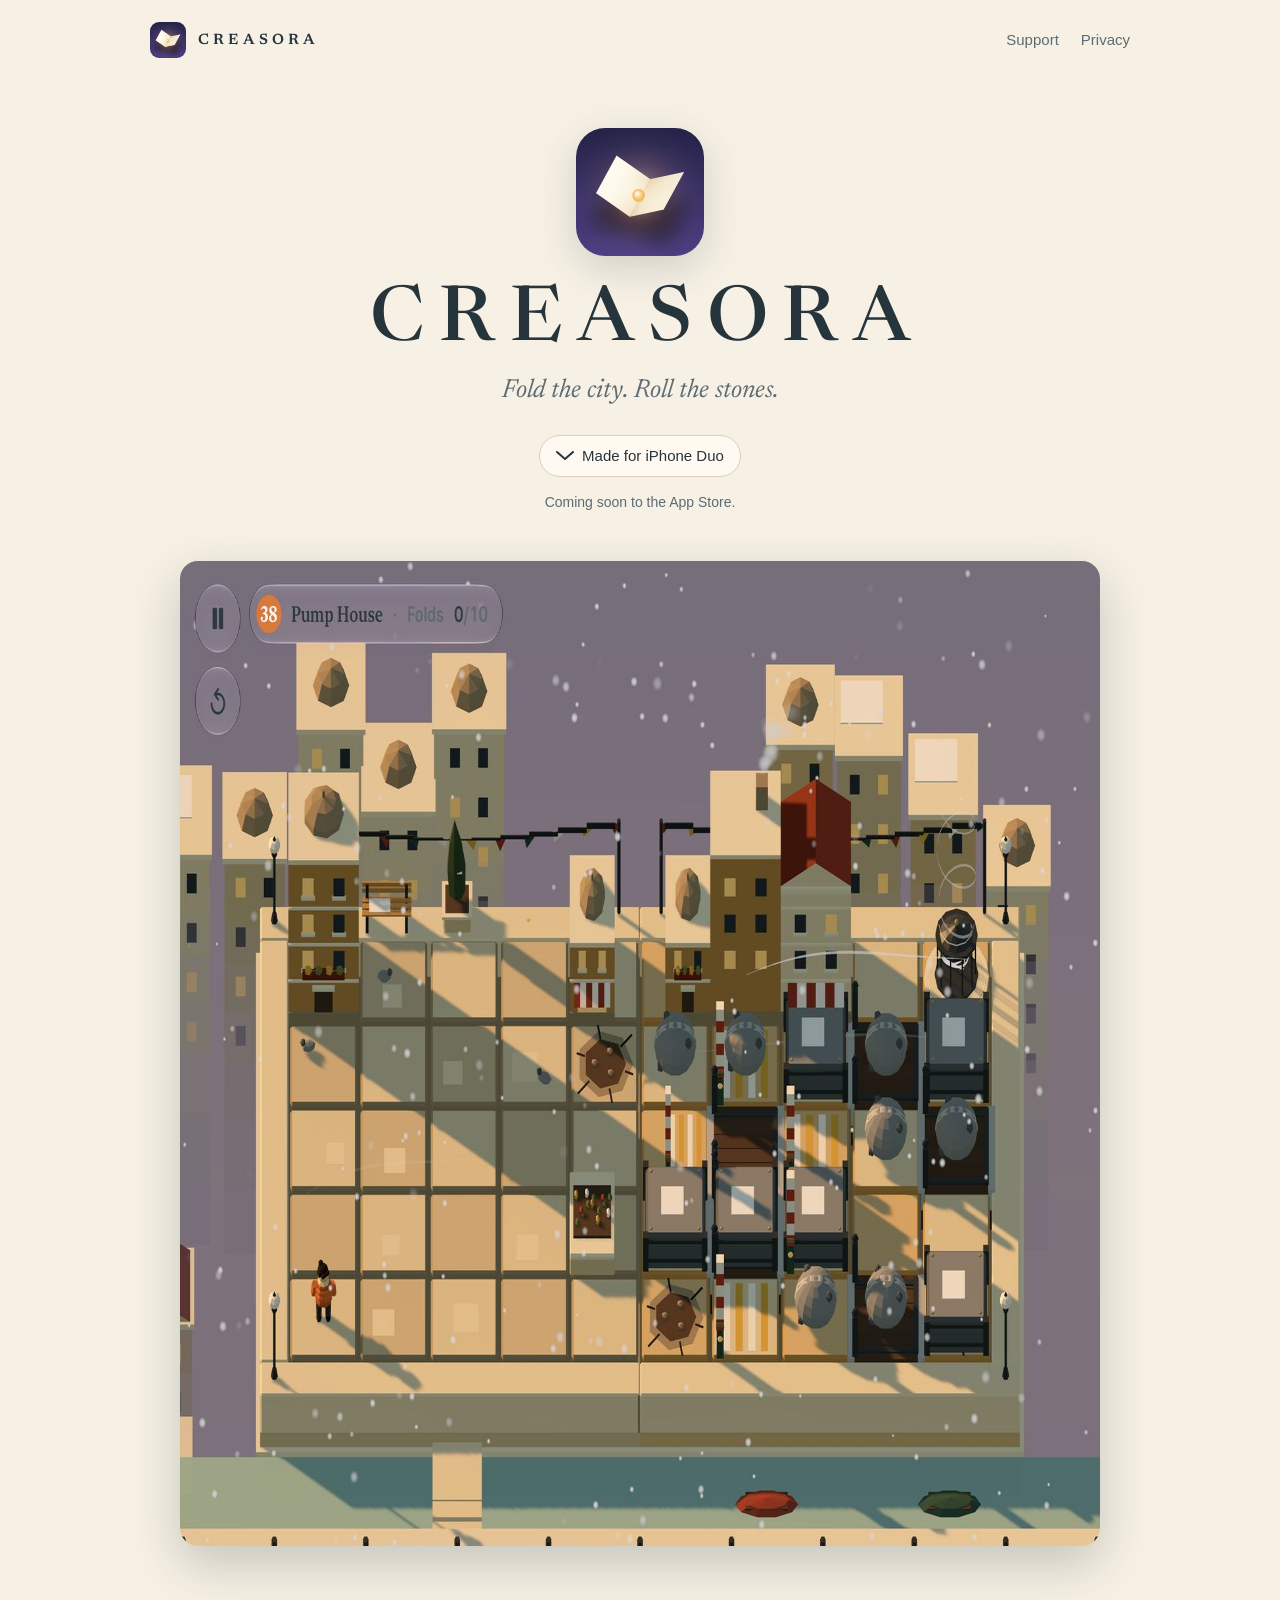
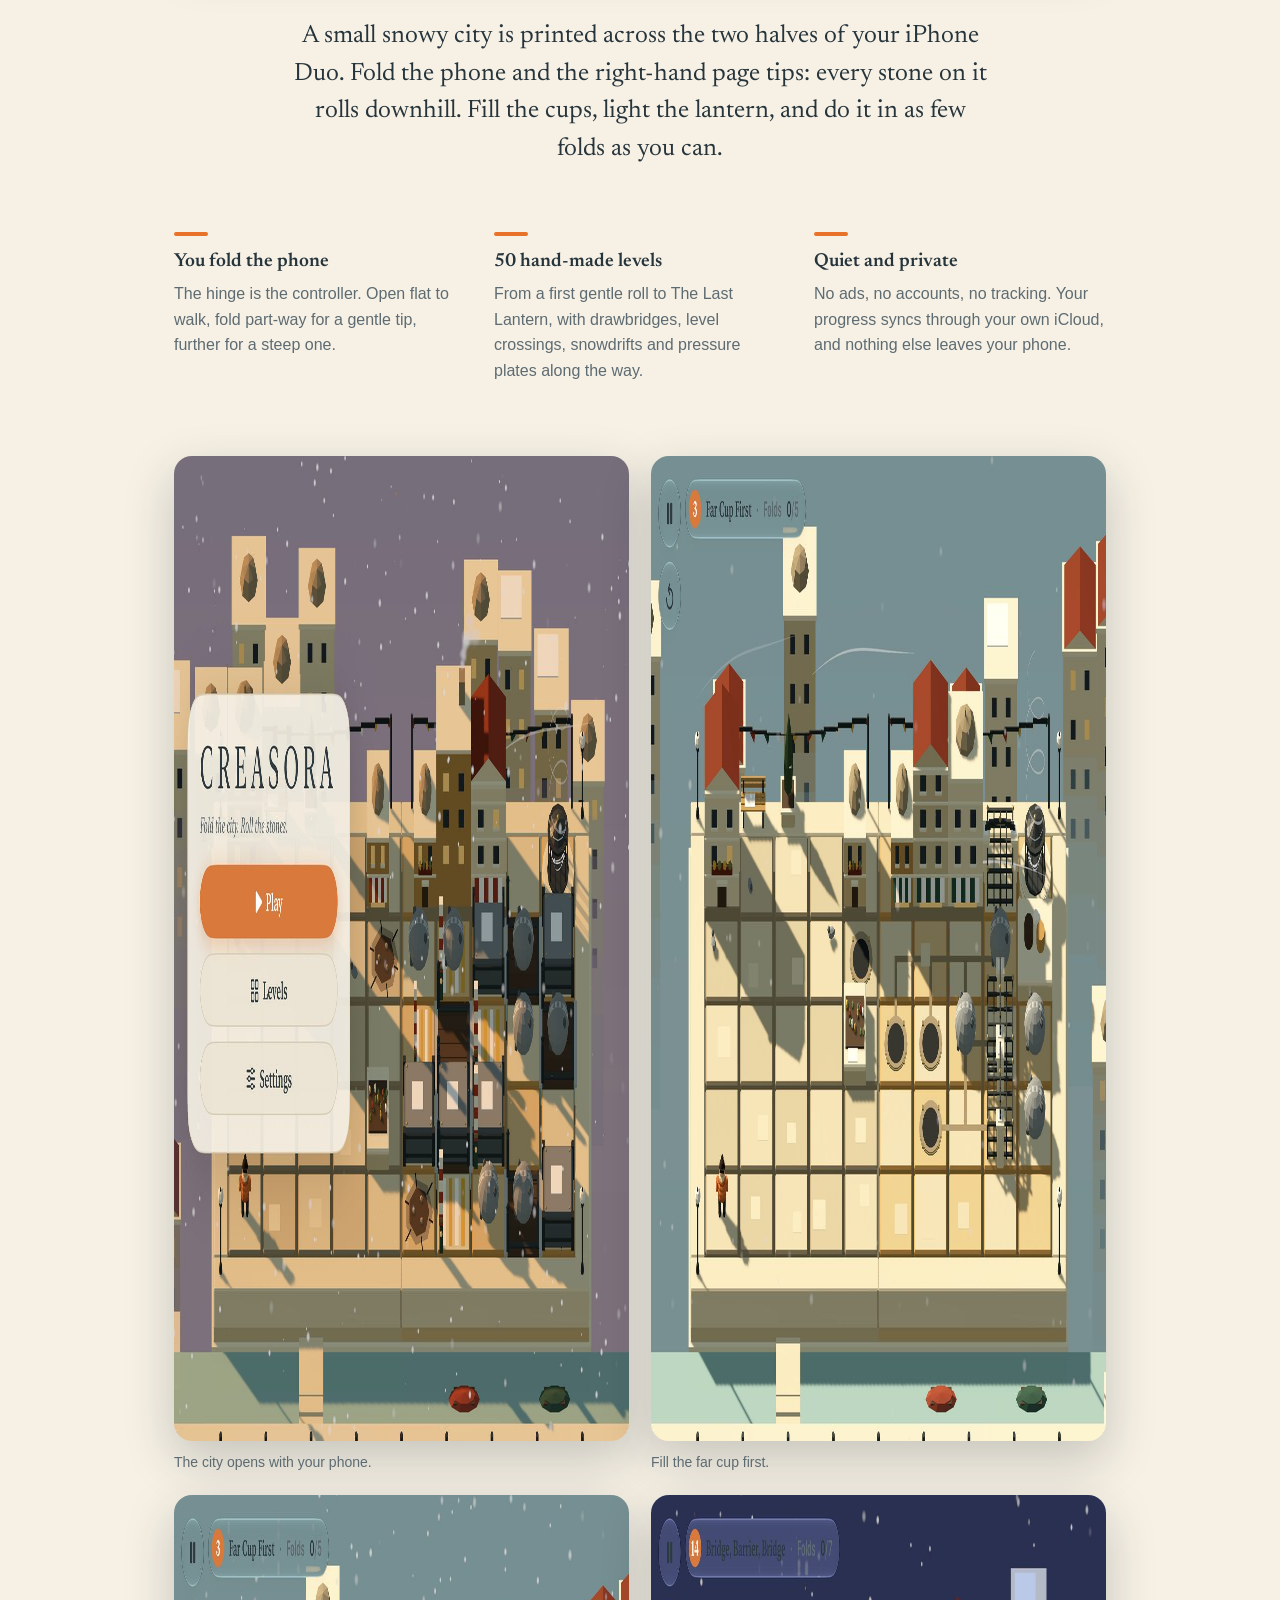
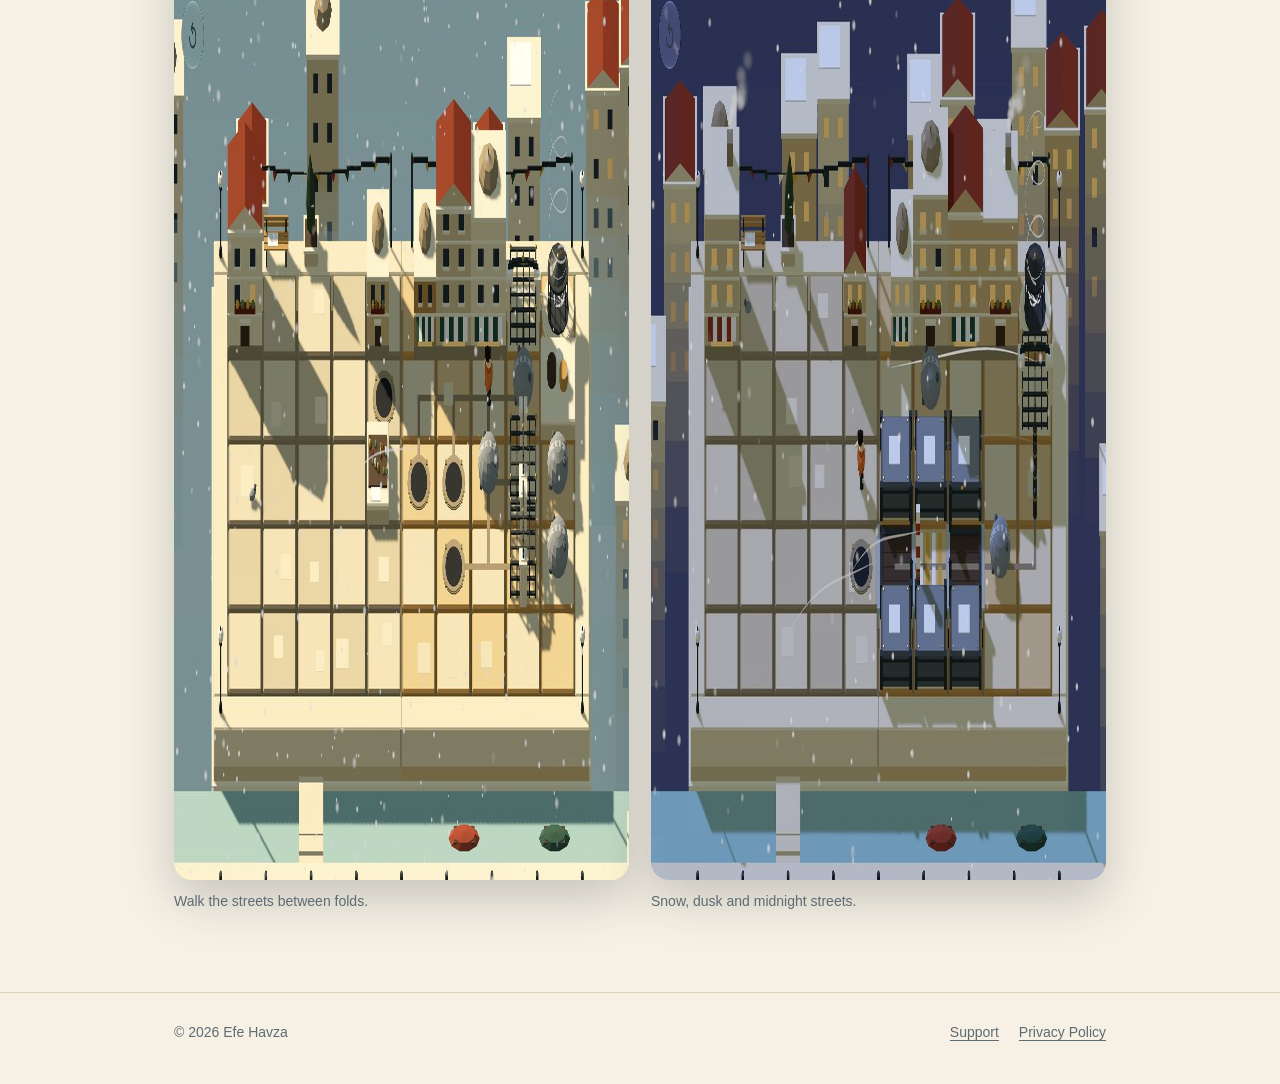
==== index.html @ 3c388a40 "Creasora website: home, support and privacy pages Co-Authored-By: Claude Opus 5.5 <noreply@anthropic" ====
<!doctype html>
<html lang="en">
<head>
  <meta charset="utf-8">
  <meta name="viewport" content="width=device-width, initial-scale=1">
  <title>Creasora — a folding puzzle for iPhone Duo</title>
  <meta name="description" content="Creasora is a puzzle game you play by folding iPhone Duo. Tip the page, roll the stones into their cups and light the last lantern.">
  <meta name="color-scheme" content="light dark">
  <meta property="og:title" content="Creasora">
  <meta property="og:description" content="Fold the city. Roll the stones. A puzzle game made for the hinge of iPhone Duo.">
  <meta property="og:image" content="img/shot-2.jpg">
  <link rel="icon" href="img/icon.png">
  <link rel="apple-touch-icon" href="img/apple-touch-icon.png">
  <link rel="preconnect" href="https://fonts.googleapis.com">
  <link rel="preconnect" href="https://fonts.gstatic.com" crossorigin>
  <link href="https://fonts.googleapis.com/css2?family=Newsreader:ital,opsz,wght@0,6..72,400;0,6..72,500;0,6..72,600;1,6..72,400&display=swap" rel="stylesheet">
  <link rel="stylesheet" href="style.css">
</head>
<body>
  <header class="wrap top">
    <a class="brand" href="./"><img src="img/icon.png" alt=""><span>CREASORA</span></a>
    <nav>
      <a href="support.html">Support</a>
      <a href="privacy.html">Privacy</a>
    </nav>
  </header>

  <main class="wrap">
    <section class="hero">
      <img class="icon" src="img/icon.png" alt="Creasora app icon">
      <h1>CREASORA</h1>
      <p class="tagline">Fold the city. Roll the stones.</p>
      <span class="badge">
        <svg viewBox="0 0 18 12" aria-hidden="true"><path d="M1 2 L9 9 L17 2" fill="none" stroke="currentColor" stroke-width="2" stroke-linecap="round" stroke-linejoin="round"/></svg>
        Made for iPhone Duo
      </span>
      <p class="store-note">Coming soon to the App Store.</p>
    </section>

    <figure class="shot hero-shot">
      <img src="img/shot-2.jpg" width="1400" height="985" alt="Level 38, Pump House: a snowy town across two pages, its right page crowded with stones, cups and gates.">
    </figure>

    <p class="lede">A small snowy city is printed across the two halves of your iPhone Duo. Fold the phone and the right-hand page tips: every stone on it rolls downhill. Fill the cups, light the lantern, and do it in as few folds as you can.</p>

    <section class="features">
      <div class="feature">
        <div class="mark"></div>
        <h3>You fold the phone</h3>
        <p>The hinge is the controller. Open flat to walk, fold part-way for a gentle tip, further for a steep one.</p>
      </div>
      <div class="feature">
        <div class="mark"></div>
        <h3>50 hand-made levels</h3>
        <p>From a first gentle roll to The Last Lantern, with drawbridges, level crossings, snowdrifts and pressure plates along the way.</p>
      </div>
      <div class="feature">
        <div class="mark"></div>
        <h3>Quiet and private</h3>
        <p>No ads, no accounts, no tracking. Your progress syncs through your own iCloud, and nothing else leaves your phone.</p>
      </div>
    </section>

    <section class="gallery" aria-label="Screenshots">
      <figure>
        <div class="shot"><img src="img/shot-1.jpg" width="1400" height="985" loading="lazy" alt="The title screen over the snowy town."></div>
        <figcaption>The city opens with your phone.</figcaption>
      </figure>
      <figure>
        <div class="shot"><img src="img/shot-3.jpg" width="1400" height="985" loading="lazy" alt="Level 3, Far Cup First: three cups and three stones on the right-hand page."></div>
        <figcaption>Fill the far cup first.</figcaption>
      </figure>
      <figure>
        <div class="shot"><img src="img/shot-4.jpg" width="1400" height="985" loading="lazy" alt="The walker crossing onto the right-hand page between folds."></div>
        <figcaption>Walk the streets between folds.</figcaption>
      </figure>
      <figure>
        <div class="shot"><img src="img/shot-5.jpg" width="1400" height="985" loading="lazy" alt="Level 14 at night, lit windows and snow over drawbridges and a barrier."></div>
        <figcaption>Snow, dusk and midnight streets.</figcaption>
      </figure>
    </section>
  </main>

  <footer>
    <div class="wrap">
      <span>© 2026 Efe Havza</span>
      <nav>
        <a href="support.html">Support</a>
        <a href="privacy.html">Privacy Policy</a>
      </nav>
    </div>
  </footer>
</body>
</html>
---- style.css ----
:root {
  --paper: #f7f1e5;
  --paper-deep: #ede3d0;
  --card: #fffaf1;
  --ink: #26343c;
  --ink-soft: #5d6b72;
  --rule: #ddd0b8;
  --accent: #e8722a;
  --accent-ink: #b9531a;
  --night: #1f2a44;
  --serif: "Newsreader", "New York", Georgia, serif;
  --sans: -apple-system, BlinkMacSystemFont, "SF Pro Text", "Helvetica Neue", Arial, sans-serif;
}
@media (prefers-color-scheme: dark) {
  :root {
    --paper: #182029;
    --paper-deep: #1f2934;
    --card: #222d39;
    --ink: #efe7d8;
    --ink-soft: #aab4ba;
    --rule: #34414d;
    --accent: #f08a45;
    --accent-ink: #f5a66f;
  }
}

* { box-sizing: border-box; }
html { -webkit-text-size-adjust: 100%; }
body {
  margin: 0;
  background: var(--paper);
  color: var(--ink);
  font: 17px/1.6 var(--sans);
}
img { max-width: 100%; display: block; }
a { color: var(--accent-ink); text-underline-offset: 3px; }
a:hover { color: var(--accent); }

.wrap { max-width: 980px; margin: 0 auto; padding: 0 24px; }
.narrow { max-width: 720px; }

/* Header */
.top {
  display: flex; align-items: center; justify-content: space-between; gap: 16px;
  padding: 22px 0;
}
.brand { display: flex; align-items: center; gap: 12px; color: var(--ink); text-decoration: none; }
.brand img { width: 36px; height: 36px; border-radius: 9px; }
.brand span { font: 600 15px/1 var(--serif); letter-spacing: 0.28em; }
.top nav { display: flex; gap: 22px; font-size: 15px; }
.top nav a { color: var(--ink-soft); text-decoration: none; }
.top nav a:hover, .top nav a[aria-current] { color: var(--ink); }

/* Home */
.hero { text-align: center; padding: 48px 0 40px; }
.hero .icon { width: 128px; height: 128px; border-radius: 29px; margin: 0 auto 28px; box-shadow: 0 12px 40px rgba(38, 52, 60, 0.18); }
.hero h1 { font: 500 clamp(44px, 9vw, 76px)/1 var(--serif); letter-spacing: 0.2em; margin: 0 0 14px; padding-left: 0.2em; }
.hero .tagline { font: italic 400 clamp(20px, 3.2vw, 26px)/1.35 var(--serif); color: var(--ink-soft); margin: 0 0 26px; }
.badge {
  display: inline-flex; align-items: center; gap: 8px;
  padding: 8px 16px; border-radius: 999px;
  background: var(--card); border: 1px solid var(--rule);
  font-size: 15px; color: var(--ink);
}
.badge svg { width: 18px; height: 12px; }
.store-note { margin: 14px 0 0; font-size: 14px; color: var(--ink-soft); }

.shot {
  border-radius: 18px; overflow: hidden;
  box-shadow: 0 18px 50px rgba(20, 30, 40, 0.22);
  background: var(--paper-deep);
}
.hero-shot { margin: 8px auto 72px; max-width: 920px; }

.lede { font: 400 clamp(21px, 2.6vw, 25px)/1.5 var(--serif); text-align: center; max-width: 700px; margin: 0 auto 64px; }

.features { display: grid; grid-template-columns: repeat(3, 1fr); gap: 28px; margin: 0 0 72px; }
.feature h3 { font: 600 19px/1.3 var(--serif); margin: 14px 0 6px; }
.feature p { margin: 0; color: var(--ink-soft); font-size: 16px; }
.mark { width: 34px; height: 4px; border-radius: 2px; background: var(--accent); }

.gallery { display: grid; grid-template-columns: 1fr 1fr; gap: 22px; margin-bottom: 80px; }
.gallery figure { margin: 0; }
.gallery figcaption { font-size: 14px; color: var(--ink-soft); margin-top: 10px; }

/* Documents */
.doc { padding: 24px 0 72px; }
.doc h1 { font: 500 clamp(34px, 6vw, 46px)/1.1 var(--serif); margin: 18px 0 8px; }
.doc .updated { color: var(--ink-soft); font-size: 15px; margin: 0 0 36px; }
.doc h2 { font: 600 23px/1.3 var(--serif); margin: 40px 0 10px; }
.doc p, .doc li { color: var(--ink); }
.doc ul { padding-left: 1.2em; }
.doc li { margin: 6px 0; }
.summary {
  background: var(--card); border: 1px solid var(--rule); border-radius: 16px;
  padding: 20px 24px; margin: 0 0 8px;
}
.summary p { margin: 0; }

.contact {
  background: var(--card); border: 1px solid var(--rule); border-radius: 16px;
  padding: 24px; margin: 8px 0 12px;
}
.contact h2 { margin-top: 0; }
.button {
  display: inline-block; margin-top: 6px;
  background: var(--accent); color: #fff; text-decoration: none;
  padding: 11px 22px; border-radius: 999px; font-weight: 600; font-size: 16px;
}
.button:hover { color: #fff; filter: brightness(1.05); }

details { border-bottom: 1px solid var(--rule); padding: 14px 0; }
details:first-of-type { border-top: 1px solid var(--rule); }
summary { cursor: pointer; font: 600 18px/1.4 var(--serif); list-style: none; display: flex; justify-content: space-between; gap: 16px; }
summary::-webkit-details-marker { display: none; }
summary::after { content: "+"; color: var(--accent); font: 400 22px/1 var(--sans); }
details[open] summary::after { content: "–"; }
details p { margin: 10px 0 2px; color: var(--ink-soft); }

/* Footer */
footer { border-top: 1px solid var(--rule); padding: 28px 0 40px; font-size: 14px; color: var(--ink-soft); }
footer .wrap { display: flex; flex-wrap: wrap; justify-content: space-between; gap: 12px; }
footer nav { display: flex; gap: 20px; }
footer a { color: var(--ink-soft); }

@media (max-width: 720px) {
  .wrap { padding: 0 16px; }
  .top nav { gap: 16px; }
  .brand span { display: none; }
  .features { grid-template-columns: 1fr; gap: 22px; }
  .gallery { grid-template-columns: 1fr; }
  .hero { padding-top: 28px; }
  .hero .icon { width: 104px; height: 104px; border-radius: 24px; }
}
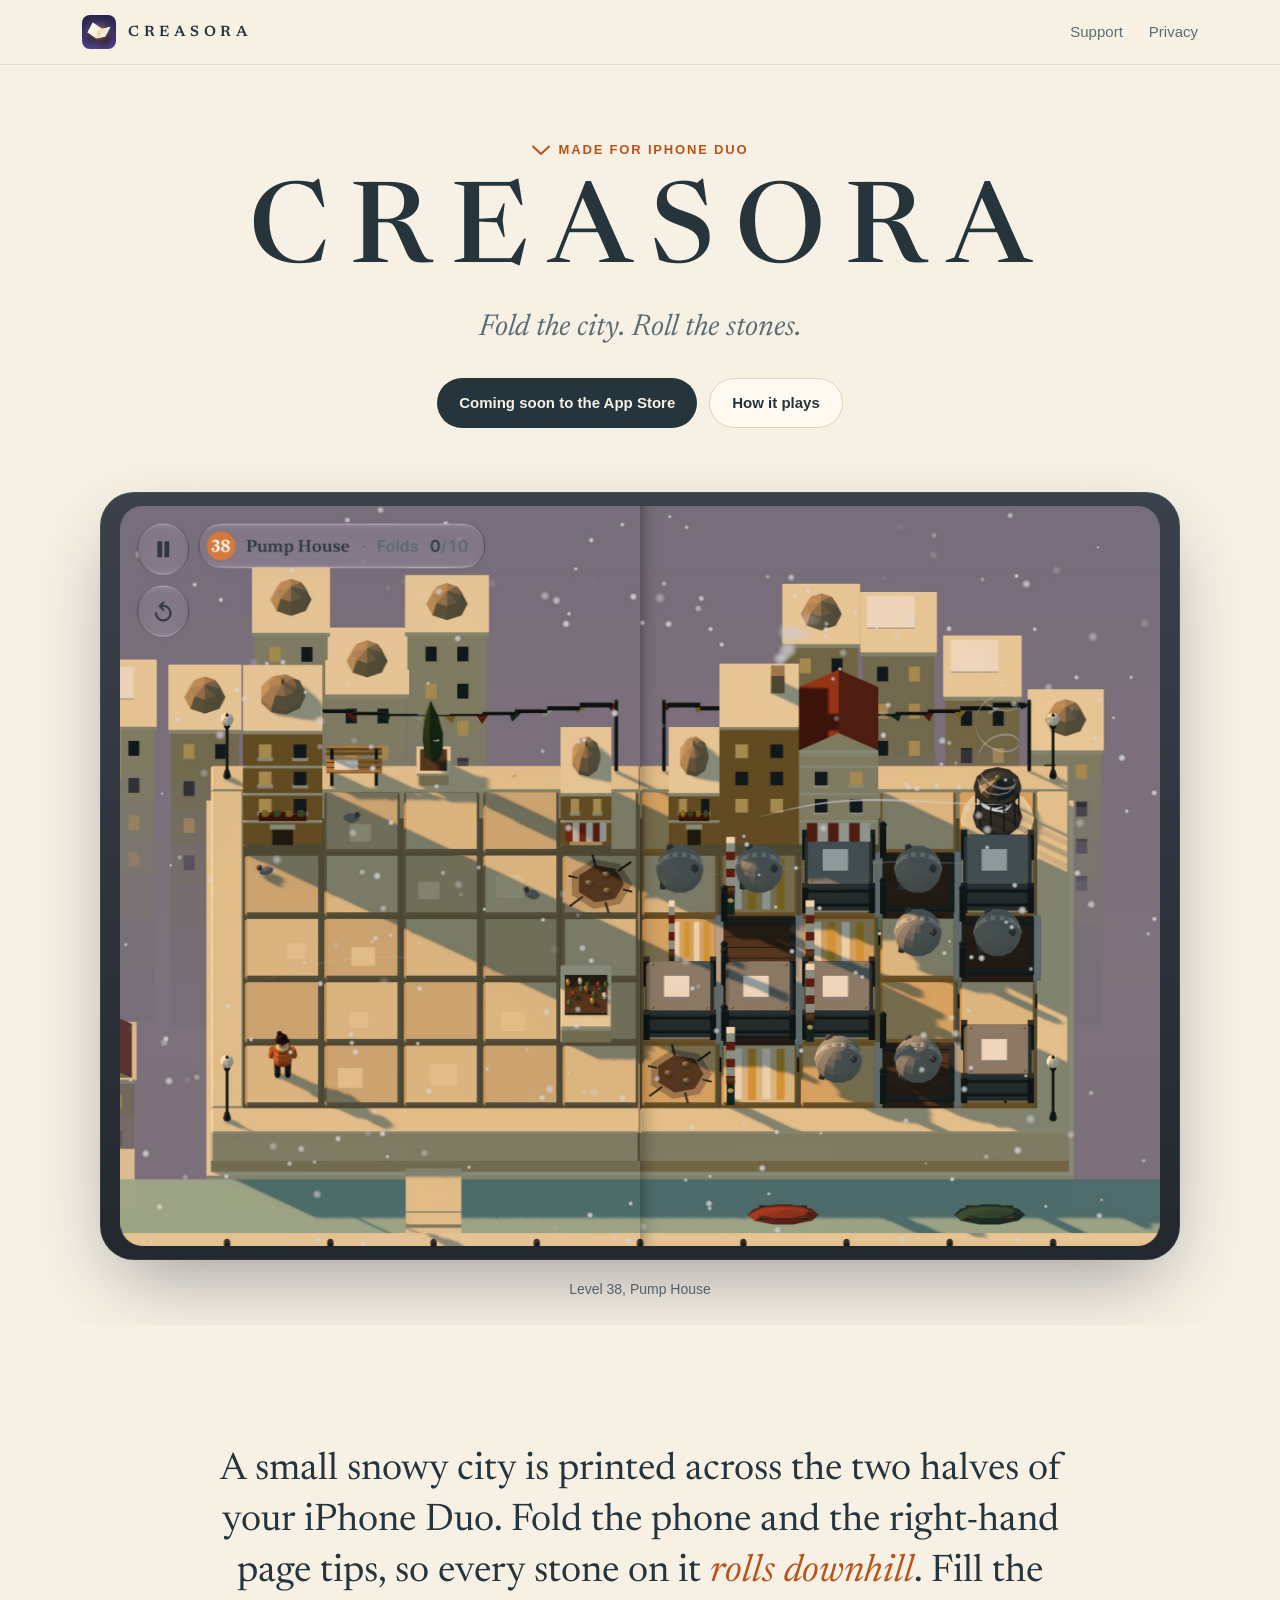
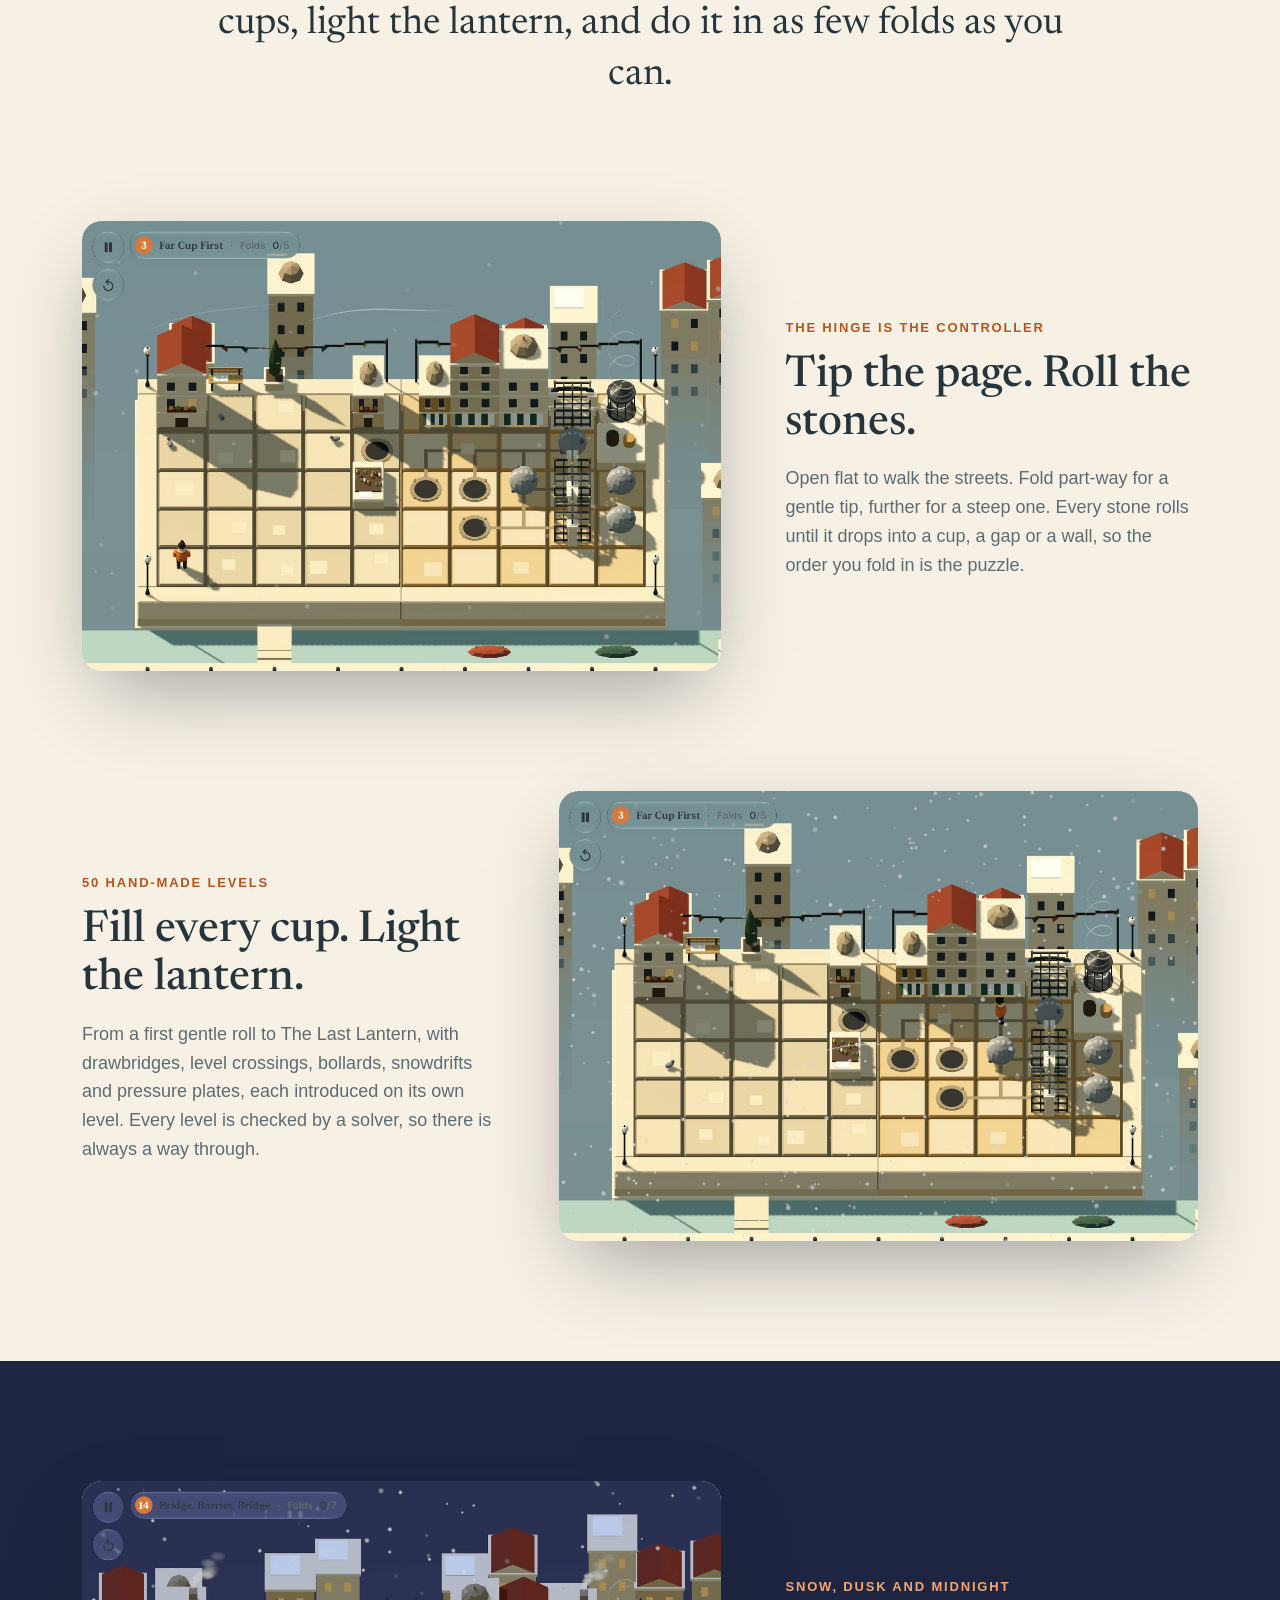
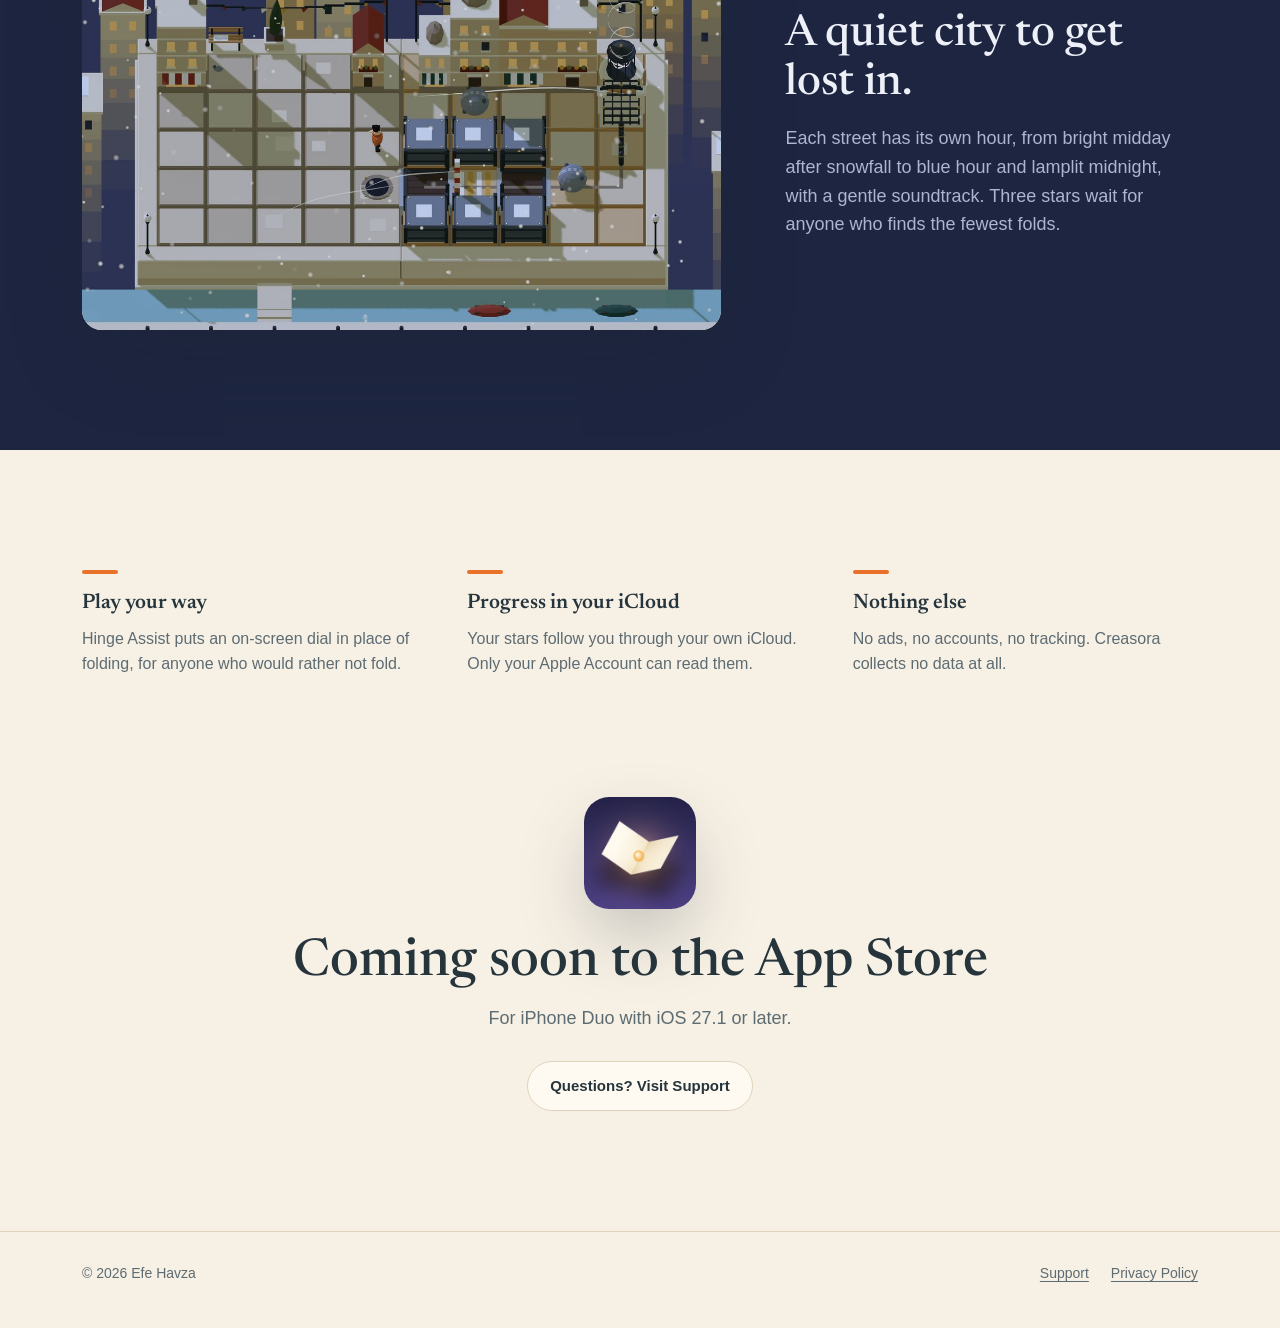
==== commit 8730920f: "Redesign: full-size screenshots, open-Duo hero Co-Authored-By: Claude Opus 5.5 <noreply@anthropic.co" ====
--- a/index.html
+++ b/index.html
@@ -8,7 +8,7 @@
   <meta name="color-scheme" content="light dark">
   <meta property="og:title" content="Creasora">
   <meta property="og:description" content="Fold the city. Roll the stones. A puzzle game made for the hinge of iPhone Duo.">
-  <meta property="og:image" content="img/shot-2.jpg">
+  <meta property="og:image" content="https://efehavza.github.io/creasora-site/img/shot-2-1200.jpg">
   <link rel="icon" href="img/icon.png">
   <link rel="apple-touch-icon" href="img/apple-touch-icon.png">
   <link rel="preconnect" href="https://fonts.googleapis.com">
@@ -17,67 +17,113 @@
   <link rel="stylesheet" href="style.css">
 </head>
 <body>
-  <header class="wrap top">
-    <a class="brand" href="./"><img src="img/icon.png" alt=""><span>CREASORA</span></a>
-    <nav>
-      <a href="support.html">Support</a>
-      <a href="privacy.html">Privacy</a>
-    </nav>
-  </header>
+  <div class="top-bar">
+    <header class="wrap top">
+      <a class="brand" href="./"><img src="img/icon.png" alt=""><span>CREASORA</span></a>
+      <nav>
+        <a href="support.html">Support</a>
+        <a href="privacy.html">Privacy</a>
+      </nav>
+    </header>
+  </div>
 
-  <main class="wrap">
+  <main>
     <section class="hero">
-      <img class="icon" src="img/icon.png" alt="Creasora app icon">
-      <h1>CREASORA</h1>
-      <p class="tagline">Fold the city. Roll the stones.</p>
-      <span class="badge">
-        <svg viewBox="0 0 18 12" aria-hidden="true"><path d="M1 2 L9 9 L17 2" fill="none" stroke="currentColor" stroke-width="2" stroke-linecap="round" stroke-linejoin="round"/></svg>
-        Made for iPhone Duo
-      </span>
-      <p class="store-note">Coming soon to the App Store.</p>
-    </section>
-
-    <figure class="shot hero-shot">
-      <img src="img/shot-2.jpg" width="1400" height="985" alt="Level 38, Pump House: a snowy town across two pages, its right page crowded with stones, cups and gates.">
-    </figure>
-
-    <p class="lede">A small snowy city is printed across the two halves of your iPhone Duo. Fold the phone and the right-hand page tips: every stone on it rolls downhill. Fill the cups, light the lantern, and do it in as few folds as you can.</p>
-
-    <section class="features">
-      <div class="feature">
-        <div class="mark"></div>
-        <h3>You fold the phone</h3>
-        <p>The hinge is the controller. Open flat to walk, fold part-way for a gentle tip, further for a steep one.</p>
-      </div>
-      <div class="feature">
-        <div class="mark"></div>
-        <h3>50 hand-made levels</h3>
-        <p>From a first gentle roll to The Last Lantern, with drawbridges, level crossings, snowdrifts and pressure plates along the way.</p>
-      </div>
-      <div class="feature">
-        <div class="mark"></div>
-        <h3>Quiet and private</h3>
-        <p>No ads, no accounts, no tracking. Your progress syncs through your own iCloud, and nothing else leaves your phone.</p>
+      <div class="wrap">
+        <p class="eyebrow">
+          <svg viewBox="0 0 18 11" aria-hidden="true"><path d="M1 1.5 L9 9 L17 1.5" fill="none" stroke="currentColor" stroke-width="2" stroke-linecap="round" stroke-linejoin="round"/></svg>
+          Made for iPhone Duo
+        </p>
+        <h1>CREASORA</h1>
+        <p class="tagline">Fold the city. Roll the stones.</p>
+        <div class="cta-row">
+          <span class="pill solid">Coming soon to the App Store</span>
+          <a class="pill ghost" href="#how">How it plays</a>
+        </div>
+        <div class="duo" role="img" aria-label="Creasora on an open iPhone Duo: a snowy town printed across its two halves, with stones, cups and gates on the right.">
+          <div class="duo-body">
+            <div class="duo-half left" style="background-image: url(img/shot-2-2400.jpg)"></div>
+            <div class="duo-half right" style="background-image: url(img/shot-2-2400.jpg)"></div>
+          </div>
+        </div>
+        <p class="duo-caption">Level 38, Pump House</p>
       </div>
     </section>
 
-    <section class="gallery" aria-label="Screenshots">
-      <figure>
-        <div class="shot"><img src="img/shot-1.jpg" width="1400" height="985" loading="lazy" alt="The title screen over the snowy town."></div>
-        <figcaption>The city opens with your phone.</figcaption>
-      </figure>
-      <figure>
-        <div class="shot"><img src="img/shot-3.jpg" width="1400" height="985" loading="lazy" alt="Level 3, Far Cup First: three cups and three stones on the right-hand page."></div>
-        <figcaption>Fill the far cup first.</figcaption>
-      </figure>
-      <figure>
-        <div class="shot"><img src="img/shot-4.jpg" width="1400" height="985" loading="lazy" alt="The walker crossing onto the right-hand page between folds."></div>
-        <figcaption>Walk the streets between folds.</figcaption>
-      </figure>
-      <figure>
-        <div class="shot"><img src="img/shot-5.jpg" width="1400" height="985" loading="lazy" alt="Level 14 at night, lit windows and snow over drawbridges and a barrier."></div>
-        <figcaption>Snow, dusk and midnight streets.</figcaption>
-      </figure>
+    <section class="band" id="how">
+      <div class="wrap">
+        <p class="lede">A small snowy city is printed across the two halves of your iPhone Duo. Fold the phone and the right-hand page tips, so every stone on it <em>rolls downhill</em>. Fill the cups, light the lantern, and do it in as few folds as you can.</p>
+      </div>
+    </section>
+
+    <section class="band" style="padding-top: 0">
+      <div class="wrap">
+        <div class="feature">
+          <figure class="shot">
+            <img src="img/shot-3-1200.jpg" srcset="img/shot-3-1200.jpg 1200w, img/shot-3-2400.jpg 2400w" sizes="(max-width: 860px) 100vw, 680px" width="2400" height="1688" alt="Level 3, Far Cup First: three empty cups and three stones on the right-hand page.">
+          </figure>
+          <div>
+            <span class="kicker">The hinge is the controller</span>
+            <h2>Tip the page. Roll the stones.</h2>
+            <p>Open flat to walk the streets. Fold part-way for a gentle tip, further for a steep one. Every stone rolls until it drops into a cup, a gap or a wall, so the order you fold in is the puzzle.</p>
+          </div>
+        </div>
+
+        <div class="feature flip">
+          <figure class="shot">
+            <img src="img/shot-4-1200.jpg" srcset="img/shot-4-1200.jpg 1200w, img/shot-4-2400.jpg 2400w" sizes="(max-width: 860px) 100vw, 680px" width="2400" height="1688" loading="lazy" alt="The walker crossing onto the right-hand page between folds.">
+          </figure>
+          <div>
+            <span class="kicker">50 hand-made levels</span>
+            <h2>Fill every cup. Light the lantern.</h2>
+            <p>From a first gentle roll to The Last Lantern, with drawbridges, level crossings, bollards, snowdrifts and pressure plates, each introduced on its own level. Every level is checked by a solver, so there is always a way through.</p>
+          </div>
+        </div>
+      </div>
+    </section>
+
+    <section class="band night">
+      <div class="wrap">
+        <div class="feature">
+          <figure class="shot">
+            <img src="img/shot-5-1200.jpg" srcset="img/shot-5-1200.jpg 1200w, img/shot-5-2400.jpg 2400w" sizes="(max-width: 860px) 100vw, 680px" width="2400" height="1688" loading="lazy" alt="Level 14 at night: lit windows and falling snow over drawbridges and a barrier.">
+          </figure>
+          <div>
+            <span class="kicker">Snow, dusk and midnight</span>
+            <h2>A quiet city to get lost in.</h2>
+            <p>Each street has its own hour, from bright midday after snowfall to blue hour and lamplit midnight, with a gentle soundtrack. Three stars wait for anyone who finds the fewest folds.</p>
+          </div>
+        </div>
+      </div>
+    </section>
+
+    <section class="band">
+      <div class="wrap points">
+        <div>
+          <div class="mark"></div>
+          <h3>Play your way</h3>
+          <p>Hinge Assist puts an on-screen dial in place of folding, for anyone who would rather not fold.</p>
+        </div>
+        <div>
+          <div class="mark"></div>
+          <h3>Progress in your iCloud</h3>
+          <p>Your stars follow you through your own iCloud. Only your Apple Account can read them.</p>
+        </div>
+        <div>
+          <div class="mark"></div>
+          <h3>Nothing else</h3>
+          <p>No ads, no accounts, no tracking. Creasora collects no data at all.</p>
+        </div>
+      </div>
+    </section>
+
+    <section class="band closing" style="padding-top: 0">
+      <div class="wrap">
+        <img class="icon" src="img/icon.png" width="112" height="112" alt="Creasora app icon">
+        <h2>Coming soon to the App Store</h2>
+        <p>For iPhone Duo with iOS 27.1 or later.</p>
+        <a class="pill ghost" href="support.html">Questions? Visit Support</a>
+      </div>
     </section>
   </main>
 
--- a/style.css
+++ b/style.css
@@ -1,134 +1,175 @@
 :root {
   --paper: #f7f1e5;
-  --paper-deep: #ede3d0;
+  --paper-deep: #efe5d2;
   --card: #fffaf1;
   --ink: #26343c;
   --ink-soft: #5d6b72;
-  --rule: #ddd0b8;
+  --rule: #e0d3bb;
   --accent: #e8722a;
   --accent-ink: #b9531a;
-  --night: #1f2a44;
+  --night: #1d2540;
+  --night-ink: #eef0f8;
+  --night-soft: #aeb5cf;
+  --shadow: 0 30px 80px -20px rgba(31, 38, 52, 0.45);
   --serif: "Newsreader", "New York", Georgia, serif;
   --sans: -apple-system, BlinkMacSystemFont, "SF Pro Text", "Helvetica Neue", Arial, sans-serif;
 }
 @media (prefers-color-scheme: dark) {
   :root {
-    --paper: #182029;
-    --paper-deep: #1f2934;
-    --card: #222d39;
+    --paper: #161d26;
+    --paper-deep: #1c2530;
+    --card: #202a36;
     --ink: #efe7d8;
-    --ink-soft: #aab4ba;
-    --rule: #34414d;
+    --ink-soft: #a9b3b9;
+    --rule: #303c48;
     --accent: #f08a45;
     --accent-ink: #f5a66f;
+    --night: #10162a;
+    --shadow: 0 30px 80px -20px rgba(0, 0, 0, 0.7);
   }
 }
 
 * { box-sizing: border-box; }
-html { -webkit-text-size-adjust: 100%; }
-body {
-  margin: 0;
-  background: var(--paper);
-  color: var(--ink);
-  font: 17px/1.6 var(--sans);
-}
-img { max-width: 100%; display: block; }
+html { -webkit-text-size-adjust: 100%; scroll-behavior: smooth; }
+body { margin: 0; background: var(--paper); color: var(--ink); font: 17px/1.6 var(--sans); }
+/* Screenshots keep their shape at every width. */
+img { display: block; max-width: 100%; height: auto; }
 a { color: var(--accent-ink); text-underline-offset: 3px; }
 a:hover { color: var(--accent); }
 
-.wrap { max-width: 980px; margin: 0 auto; padding: 0 24px; }
-.narrow { max-width: 720px; }
+.wrap { width: 100%; max-width: 1180px; margin: 0 auto; padding: 0 32px; }
+.narrow { max-width: 760px; }
 
 /* Header */
-.top {
-  display: flex; align-items: center; justify-content: space-between; gap: 16px;
-  padding: 22px 0;
+.top-bar {
+  position: sticky; top: 0; z-index: 10;
+  background: color-mix(in srgb, var(--paper) 82%, transparent);
+  backdrop-filter: saturate(1.4) blur(14px);
+  -webkit-backdrop-filter: saturate(1.4) blur(14px);
+  border-bottom: 1px solid color-mix(in srgb, var(--rule) 60%, transparent);
 }
+.top { display: flex; align-items: center; justify-content: space-between; gap: 16px; height: 64px; }
 .brand { display: flex; align-items: center; gap: 12px; color: var(--ink); text-decoration: none; }
-.brand img { width: 36px; height: 36px; border-radius: 9px; }
-.brand span { font: 600 15px/1 var(--serif); letter-spacing: 0.28em; }
-.top nav { display: flex; gap: 22px; font-size: 15px; }
+.brand img { width: 34px; height: 34px; border-radius: 8px; }
+.brand span { font: 600 15px/1 var(--serif); letter-spacing: 0.3em; }
+.top nav { display: flex; gap: 26px; font-size: 15px; }
 .top nav a { color: var(--ink-soft); text-decoration: none; }
 .top nav a:hover, .top nav a[aria-current] { color: var(--ink); }
 
-/* Home */
-.hero { text-align: center; padding: 48px 0 40px; }
-.hero .icon { width: 128px; height: 128px; border-radius: 29px; margin: 0 auto 28px; box-shadow: 0 12px 40px rgba(38, 52, 60, 0.18); }
-.hero h1 { font: 500 clamp(44px, 9vw, 76px)/1 var(--serif); letter-spacing: 0.2em; margin: 0 0 14px; padding-left: 0.2em; }
-.hero .tagline { font: italic 400 clamp(20px, 3.2vw, 26px)/1.35 var(--serif); color: var(--ink-soft); margin: 0 0 26px; }
-.badge {
+/* Hero */
+.hero { text-align: center; padding: 72px 0 24px; overflow: hidden; }
+.eyebrow {
+  display: inline-flex; align-items: center; gap: 9px;
+  font-size: 13px; font-weight: 600; letter-spacing: 0.14em; text-transform: uppercase;
+  color: var(--accent-ink); margin: 0 0 22px;
+}
+.eyebrow svg { width: 18px; height: 11px; }
+.hero h1 {
+  font: 500 clamp(52px, 10vw, 112px)/0.95 var(--serif);
+  letter-spacing: 0.18em; margin: 0 0 20px; padding-left: 0.18em;
+}
+.tagline { font: italic 400 clamp(22px, 3.2vw, 30px)/1.3 var(--serif); color: var(--ink-soft); margin: 0 0 30px; }
+.cta-row { display: flex; flex-wrap: wrap; justify-content: center; gap: 12px; margin-bottom: 64px; }
+.pill {
   display: inline-flex; align-items: center; gap: 8px;
-  padding: 8px 16px; border-radius: 999px;
-  background: var(--card); border: 1px solid var(--rule);
-  font-size: 15px; color: var(--ink);
+  padding: 12px 22px; border-radius: 999px; font-size: 15px; font-weight: 600; text-decoration: none;
 }
-.badge svg { width: 18px; height: 12px; }
-.store-note { margin: 14px 0 0; font-size: 14px; color: var(--ink-soft); }
+.pill.solid { background: var(--ink); color: var(--paper); }
+.pill.ghost { border: 1px solid var(--rule); color: var(--ink); background: var(--card); }
+.pill.ghost:hover { color: var(--ink); border-color: var(--ink-soft); }
 
-.shot {
-  border-radius: 18px; overflow: hidden;
-  box-shadow: 0 18px 50px rgba(20, 30, 40, 0.22);
-  background: var(--paper-deep);
+/* The screenshot shown as an open iPhone Duo, folded a few degrees at its hinge. */
+.duo { max-width: 1080px; margin: 0 auto; perspective: 2600px; }
+.duo-body {
+  display: flex; padding: 14px; border-radius: 34px;
+  background: linear-gradient(180deg, #3a414b, #23282f);
+  box-shadow: var(--shadow), inset 0 0 0 1px rgba(255, 255, 255, 0.08);
 }
-.hero-shot { margin: 8px auto 72px; max-width: 920px; }
+.duo-half { flex: 1; aspect-ratio: 1426.5 / 2007; background-size: 200% 100%; background-repeat: no-repeat; }
+.duo-half.left {
+  background-position: left center; border-radius: 22px 0 0 22px;
+  transform: rotateY(9deg); transform-origin: right center;
+}
+.duo-half.right {
+  background-position: right center; border-radius: 0 22px 22px 0;
+  transform: rotateY(-9deg); transform-origin: left center;
+  box-shadow: inset 14px 0 18px -14px rgba(0, 0, 0, 0.45);
+}
+.duo-caption { font-size: 14px; color: var(--ink-soft); margin: 18px 0 0; }
 
-.lede { font: 400 clamp(21px, 2.6vw, 25px)/1.5 var(--serif); text-align: center; max-width: 700px; margin: 0 auto 64px; }
+/* Sections */
+section.band { padding: 120px 0; }
+.lede { font: 400 clamp(26px, 3.4vw, 38px)/1.35 var(--serif); text-align: center; max-width: 860px; margin: 0 auto; }
+.lede em { color: var(--accent-ink); font-style: italic; }
 
-.features { display: grid; grid-template-columns: repeat(3, 1fr); gap: 28px; margin: 0 0 72px; }
-.feature h3 { font: 600 19px/1.3 var(--serif); margin: 14px 0 6px; }
-.feature p { margin: 0; color: var(--ink-soft); font-size: 16px; }
-.mark { width: 34px; height: 4px; border-radius: 2px; background: var(--accent); }
+.feature { display: grid; grid-template-columns: 1.55fr 1fr; gap: 64px; align-items: center; }
+.feature + .feature { margin-top: 120px; }
+.feature.flip { grid-template-columns: 1fr 1.55fr; }
+.feature.flip .shot { order: 2; }
+.feature h2 { font: 500 clamp(32px, 3.6vw, 44px)/1.1 var(--serif); margin: 12px 0 16px; }
+.feature p { color: var(--ink-soft); font-size: 18px; margin: 0; }
+.kicker { font-size: 13px; font-weight: 600; letter-spacing: 0.14em; text-transform: uppercase; color: var(--accent-ink); }
+.shot { margin: 0; border-radius: 20px; overflow: hidden; box-shadow: var(--shadow); background: var(--paper-deep); }
 
-.gallery { display: grid; grid-template-columns: 1fr 1fr; gap: 22px; margin-bottom: 80px; }
-.gallery figure { margin: 0; }
-.gallery figcaption { font-size: 14px; color: var(--ink-soft); margin-top: 10px; }
+.night { background: var(--night); color: var(--night-ink); }
+.night .kicker { color: #f5a66f; }
+.night p { color: var(--night-soft); }
+.night .feature h2 { color: var(--night-ink); }
 
-/* Documents */
-.doc { padding: 24px 0 72px; }
-.doc h1 { font: 500 clamp(34px, 6vw, 46px)/1.1 var(--serif); margin: 18px 0 8px; }
-.doc .updated { color: var(--ink-soft); font-size: 15px; margin: 0 0 36px; }
-.doc h2 { font: 600 23px/1.3 var(--serif); margin: 40px 0 10px; }
-.doc p, .doc li { color: var(--ink); }
+.points { display: grid; grid-template-columns: repeat(3, 1fr); gap: 40px; }
+.points h3 { font: 600 21px/1.3 var(--serif); margin: 16px 0 8px; }
+.points p { margin: 0; color: var(--ink-soft); font-size: 16px; }
+.mark { width: 36px; height: 4px; border-radius: 2px; background: var(--accent); }
+
+.closing { text-align: center; }
+.closing img.icon { width: 112px; height: 112px; border-radius: 25px; margin: 0 auto 26px; box-shadow: var(--shadow); }
+.closing h2 { font: 500 clamp(34px, 4.4vw, 52px)/1.1 var(--serif); margin: 0 0 12px; }
+.closing p { color: var(--ink-soft); margin: 0 0 28px; font-size: 18px; }
+
+/* Documents (support, privacy) */
+.doc { padding: 56px 0 96px; }
+.doc h1 { font: 500 clamp(40px, 6vw, 56px)/1.05 var(--serif); margin: 0 0 10px; }
+.doc .updated { color: var(--ink-soft); font-size: 15px; margin: 0 0 40px; }
+.doc h2 { font: 600 24px/1.3 var(--serif); margin: 44px 0 10px; }
 .doc ul { padding-left: 1.2em; }
 .doc li { margin: 6px 0; }
-.summary {
-  background: var(--card); border: 1px solid var(--rule); border-radius: 16px;
-  padding: 20px 24px; margin: 0 0 8px;
-}
+.summary, .contact { background: var(--card); border: 1px solid var(--rule); border-radius: 18px; padding: 24px 28px; }
 .summary p { margin: 0; }
-
-.contact {
-  background: var(--card); border: 1px solid var(--rule); border-radius: 16px;
-  padding: 24px; margin: 8px 0 12px;
-}
+.contact { margin: 0 0 12px; }
 .contact h2 { margin-top: 0; }
 .button {
   display: inline-block; margin-top: 6px;
   background: var(--accent); color: #fff; text-decoration: none;
-  padding: 11px 22px; border-radius: 999px; font-weight: 600; font-size: 16px;
+  padding: 12px 24px; border-radius: 999px; font-weight: 600; font-size: 16px;
 }
 .button:hover { color: #fff; filter: brightness(1.05); }
-
-details { border-bottom: 1px solid var(--rule); padding: 14px 0; }
+details { border-bottom: 1px solid var(--rule); padding: 16px 0; }
 details:first-of-type { border-top: 1px solid var(--rule); }
-summary { cursor: pointer; font: 600 18px/1.4 var(--serif); list-style: none; display: flex; justify-content: space-between; gap: 16px; }
+summary { cursor: pointer; font: 600 19px/1.4 var(--serif); list-style: none; display: flex; justify-content: space-between; gap: 16px; }
 summary::-webkit-details-marker { display: none; }
-summary::after { content: "+"; color: var(--accent); font: 400 22px/1 var(--sans); }
+summary::after { content: "+"; color: var(--accent); font: 400 24px/1 var(--sans); }
 details[open] summary::after { content: "–"; }
 details p { margin: 10px 0 2px; color: var(--ink-soft); }
 
 /* Footer */
-footer { border-top: 1px solid var(--rule); padding: 28px 0 40px; font-size: 14px; color: var(--ink-soft); }
+footer { border-top: 1px solid var(--rule); padding: 30px 0 44px; font-size: 14px; color: var(--ink-soft); }
 footer .wrap { display: flex; flex-wrap: wrap; justify-content: space-between; gap: 12px; }
-footer nav { display: flex; gap: 20px; }
+footer nav { display: flex; gap: 22px; }
 footer a { color: var(--ink-soft); }
 
-@media (max-width: 720px) {
+@media (max-width: 860px) {
   .wrap { padding: 0 16px; }
-  .top nav { gap: 16px; }
   .brand span { display: none; }
-  .features { grid-template-columns: 1fr; gap: 22px; }
-  .gallery { grid-template-columns: 1fr; }
-  .hero { padding-top: 28px; }
-  .hero .icon { width: 104px; height: 104px; border-radius: 24px; }
+  .top nav { gap: 18px; }
+  .hero { padding-top: 48px; }
+  .hero h1 { font-size: 13vw; letter-spacing: 0.12em; padding-left: 0.12em; }
+  .duo-body { padding: 7px; border-radius: 18px; }
+  .duo-half.left { border-radius: 12px 0 0 12px; transform: rotateY(6deg); }
+  .duo-half.right { border-radius: 0 12px 12px 0; transform: rotateY(-6deg); }
+  section.band { padding: 72px 0; }
+  .feature, .feature.flip { grid-template-columns: 1fr; gap: 28px; }
+  .feature.flip .shot { order: 0; }
+  .feature + .feature { margin-top: 72px; }
+  .shot { border-radius: 14px; }
+  .points { grid-template-columns: 1fr; gap: 32px; }
 }
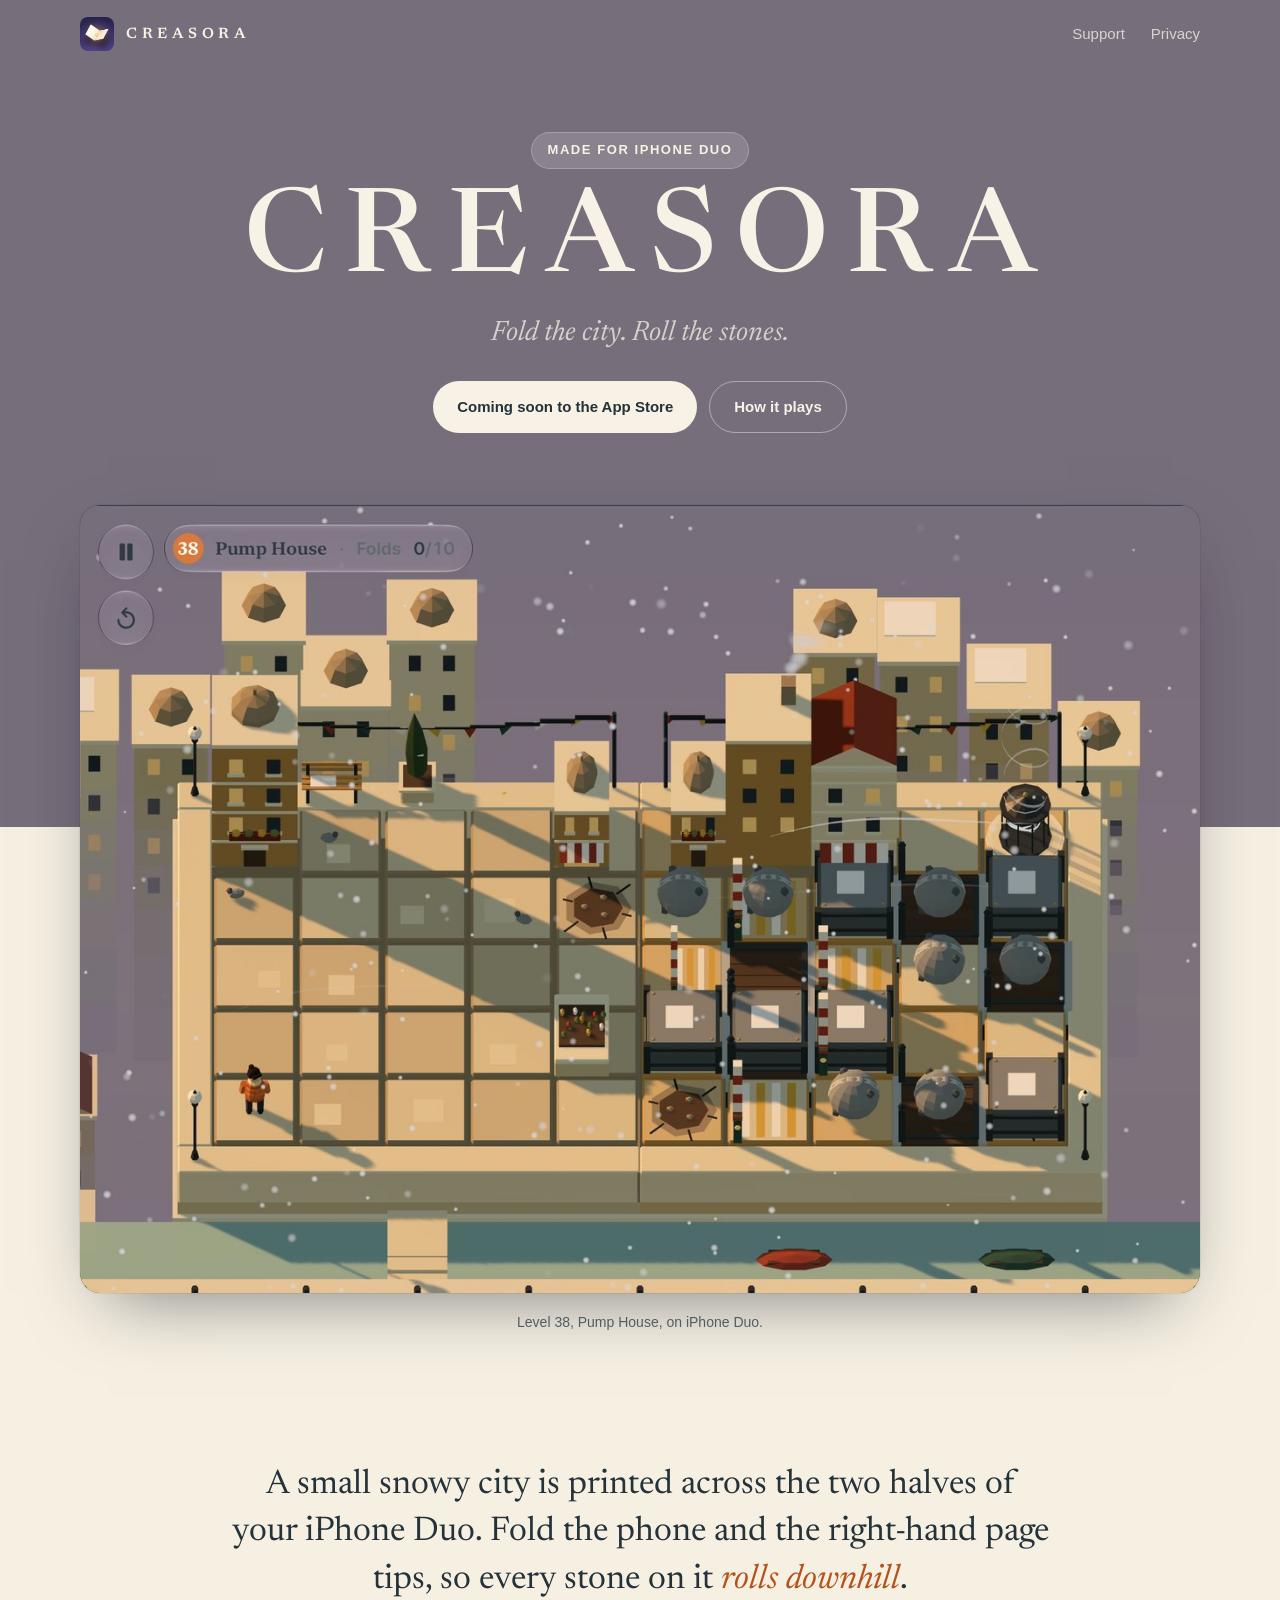
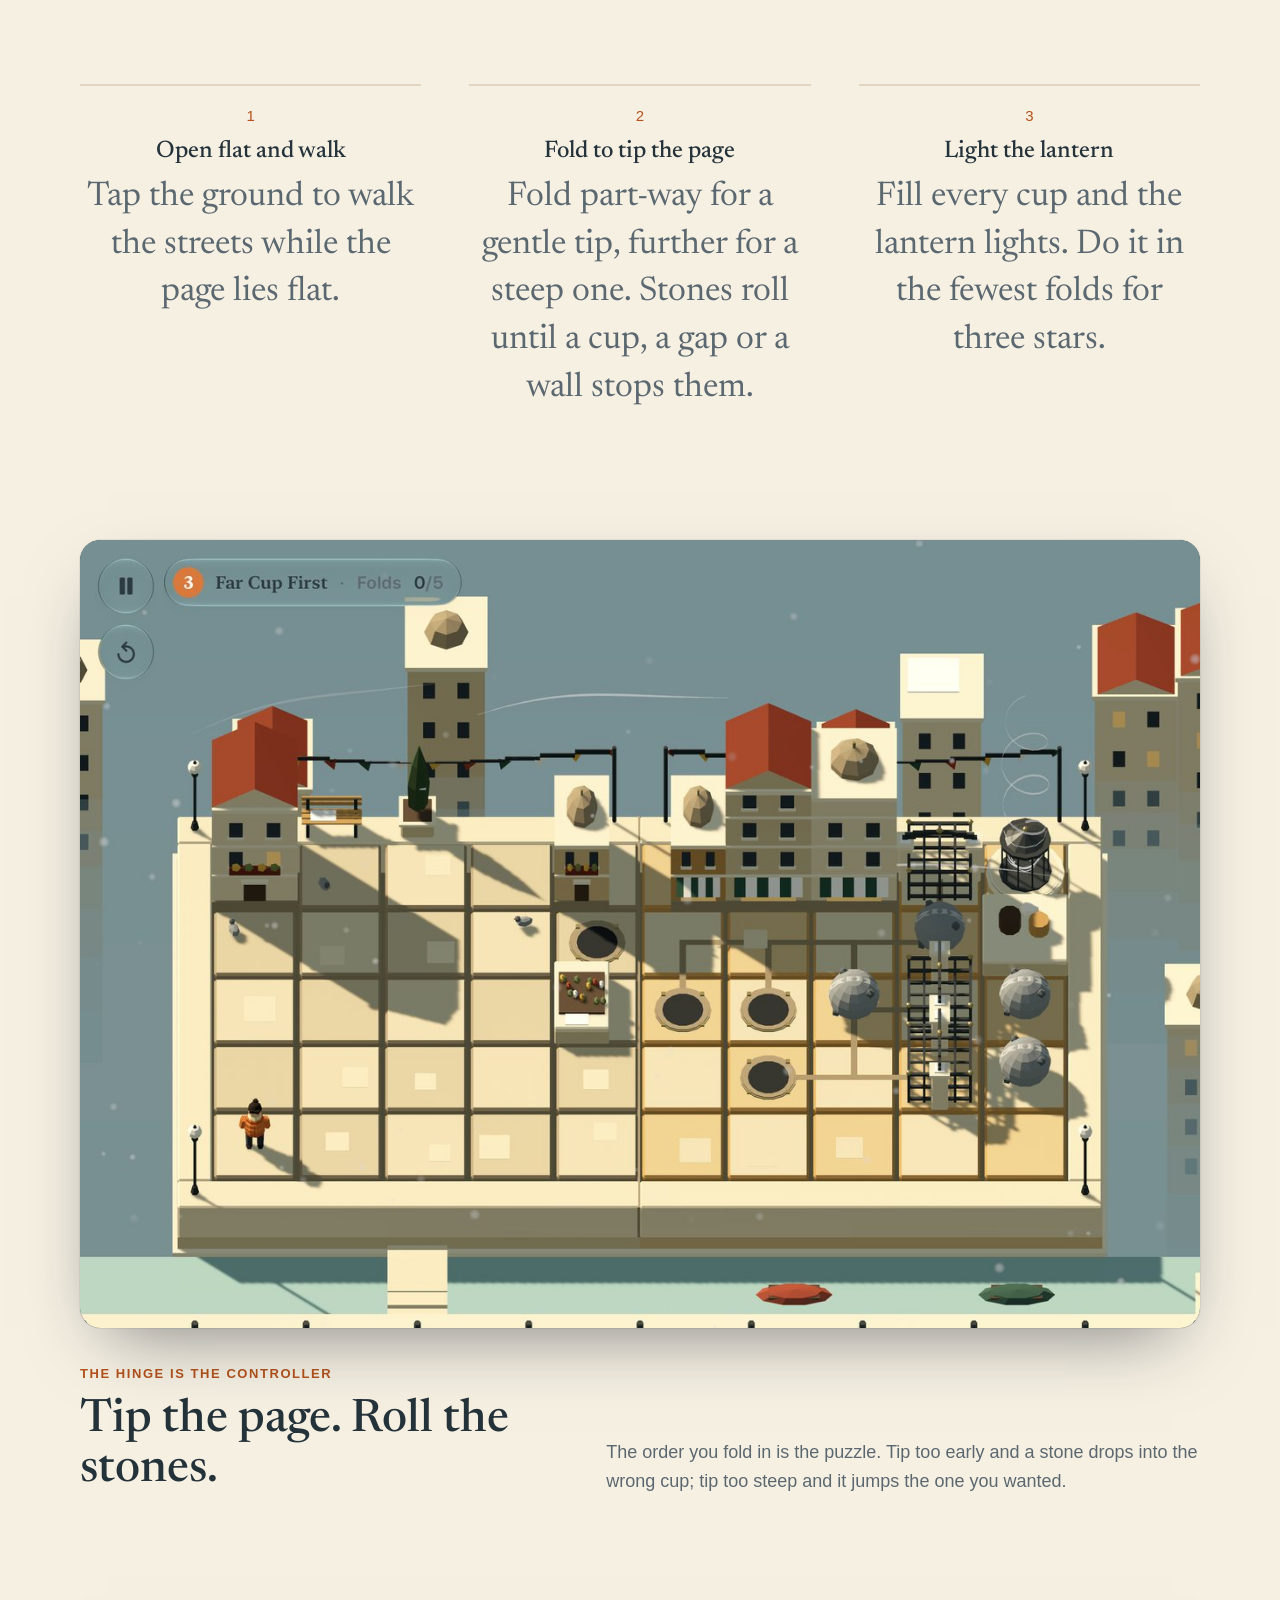
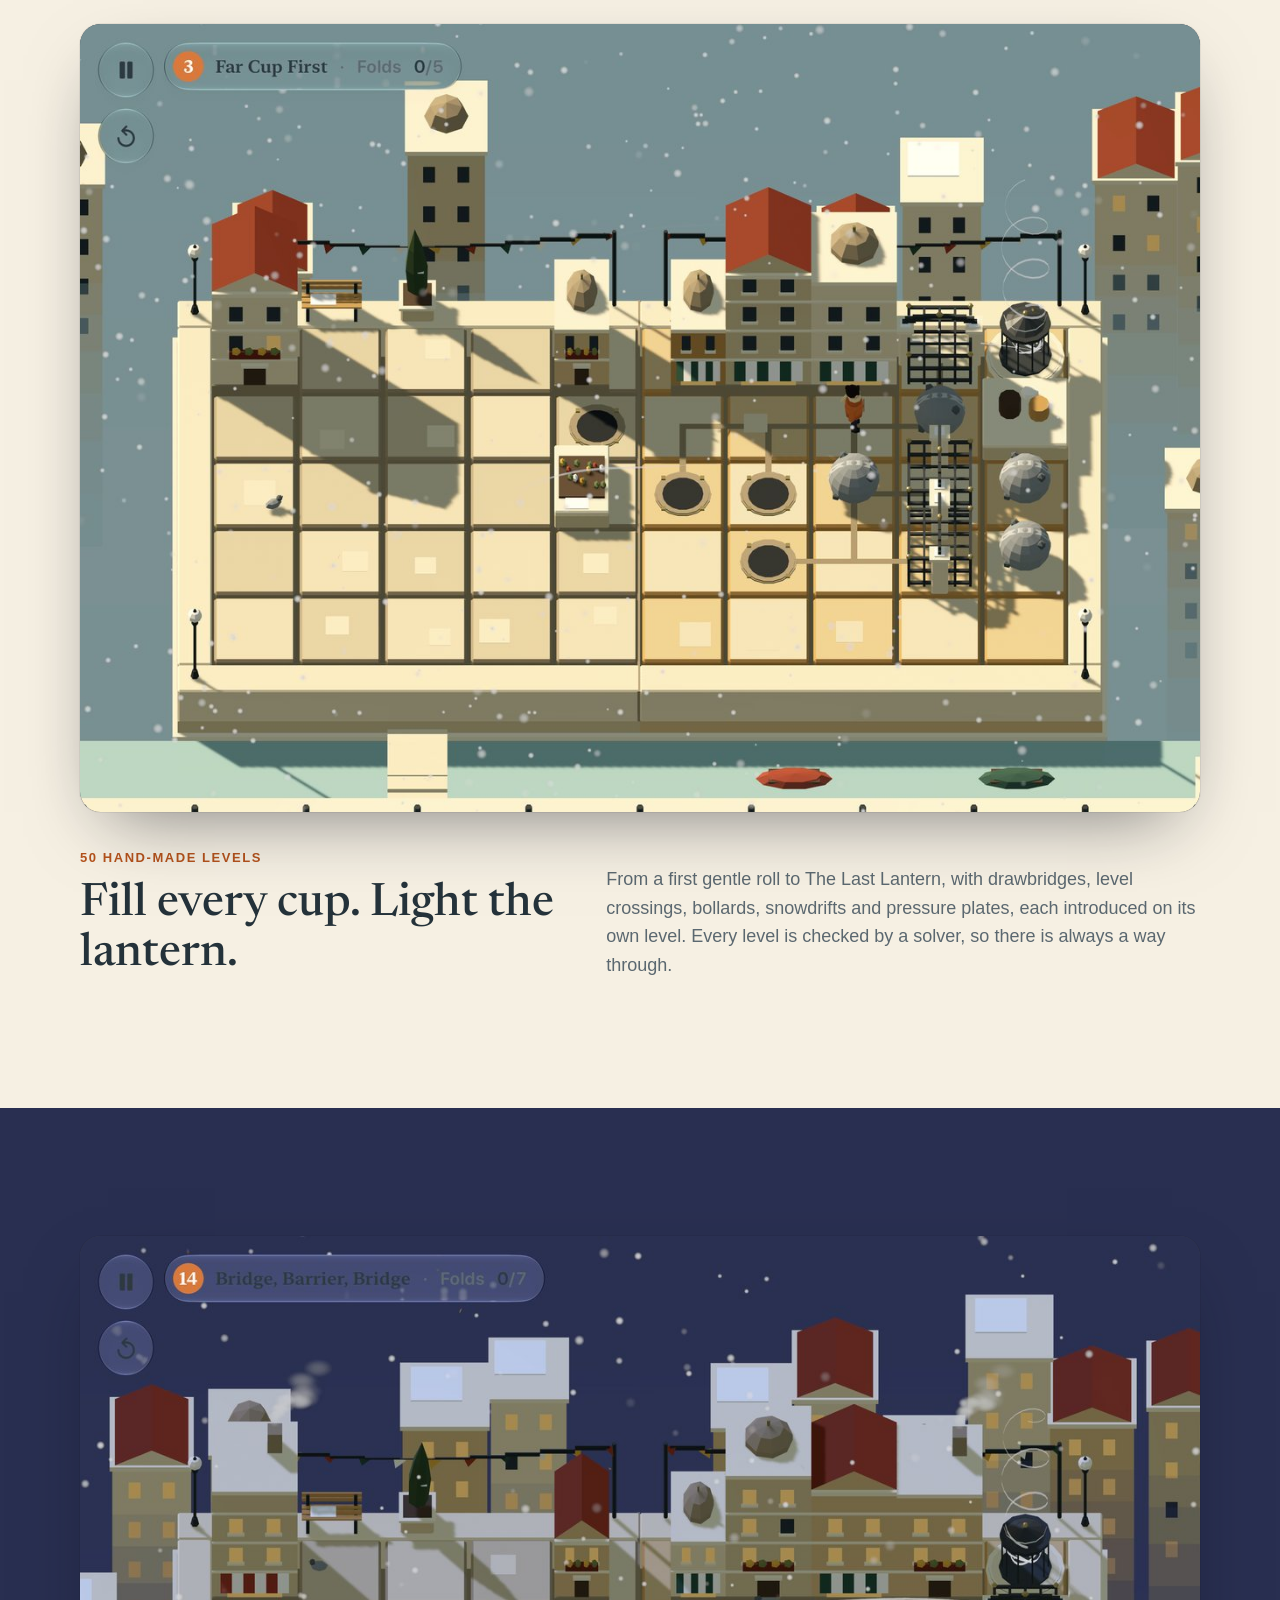
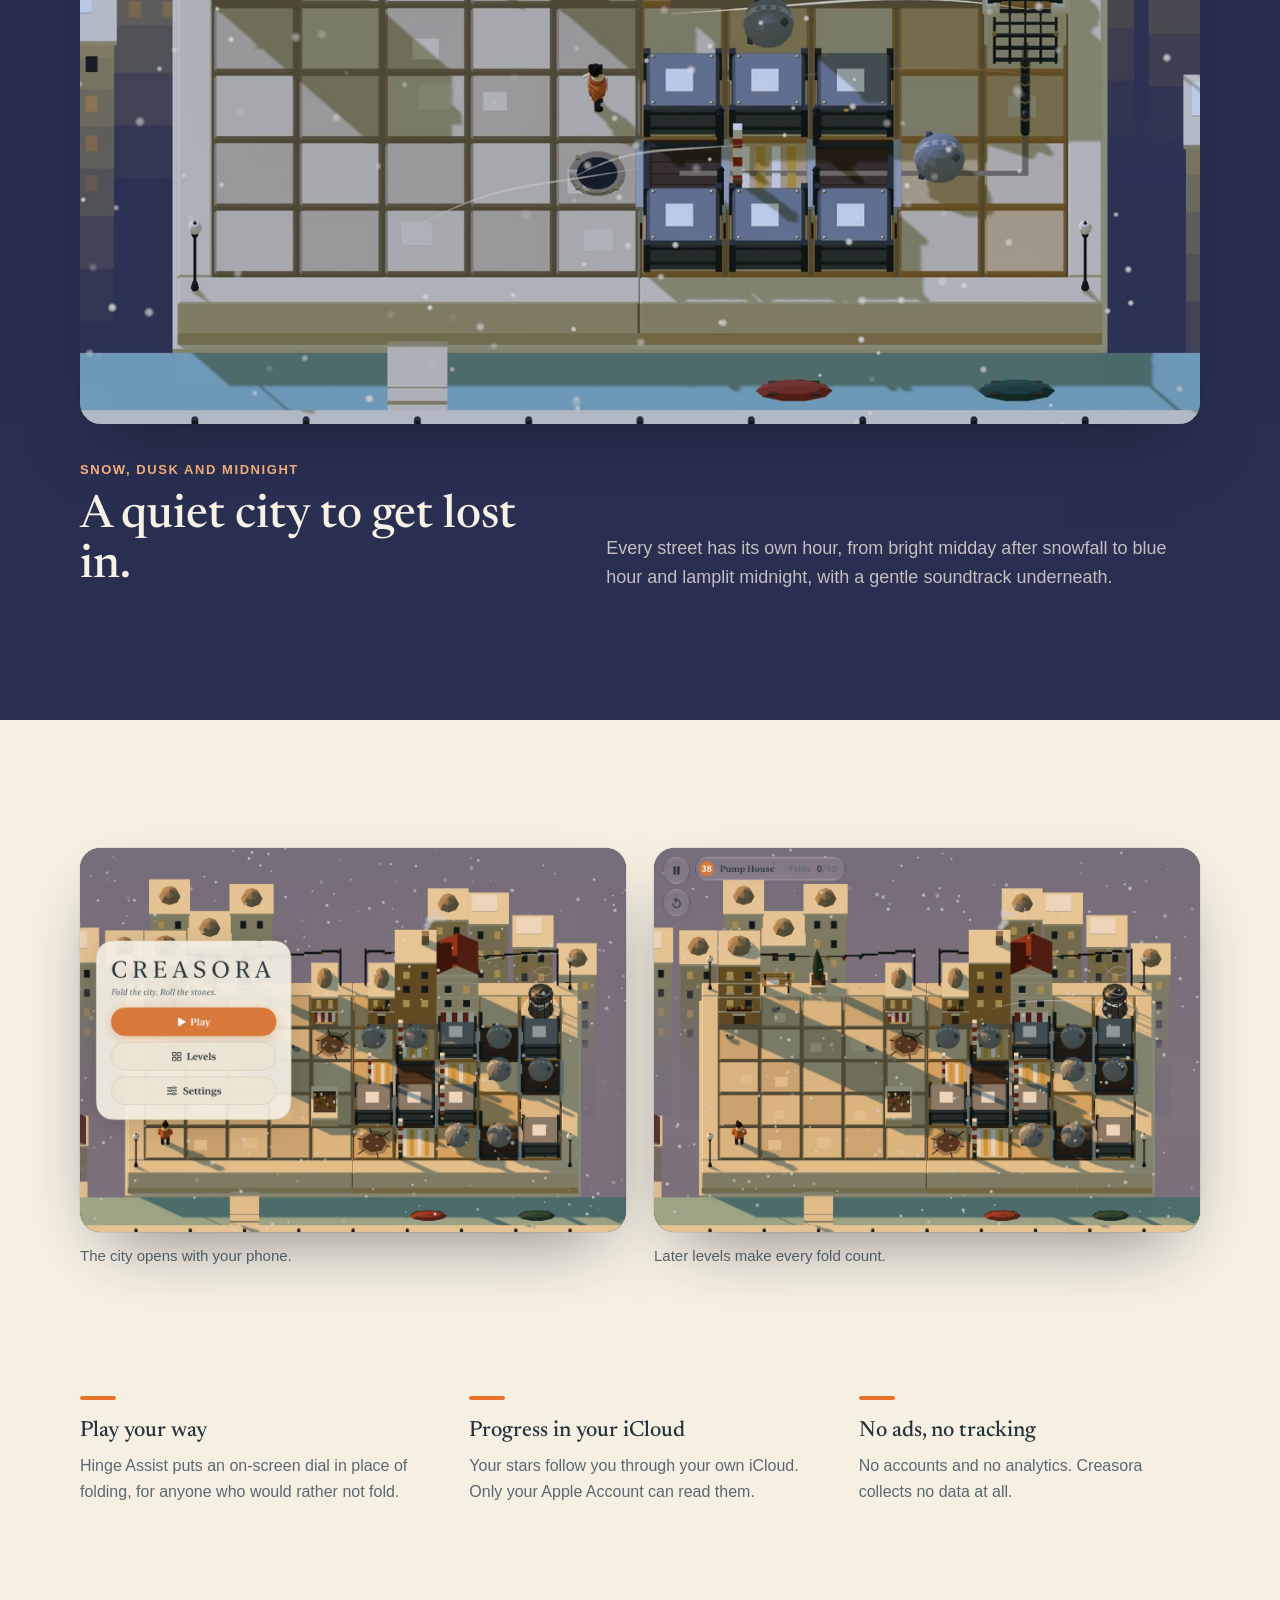
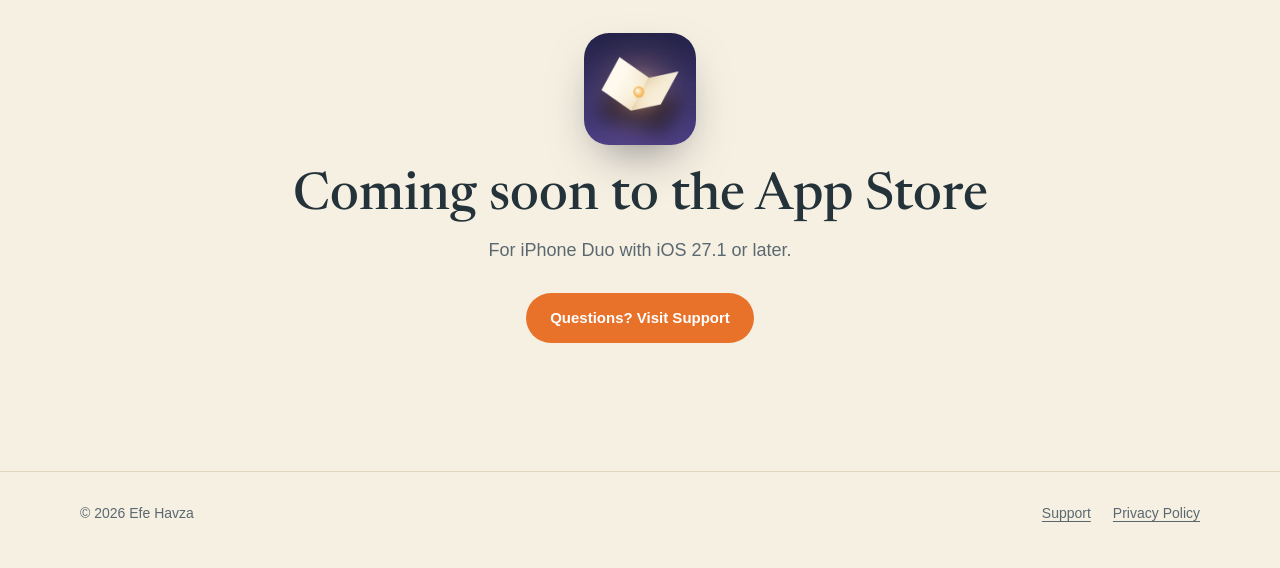
==== commit 1712a769: "Rebuild the site from scratch Co-Authored-By: Claude Opus 5.5 <noreply@anthropic.com>" ====
--- a/index.html
+++ b/index.html
@@ -3,132 +3,171 @@
 <head>
   <meta charset="utf-8">
   <meta name="viewport" content="width=device-width, initial-scale=1">
+  <meta name="color-scheme" content="light dark">
   <title>Creasora — a folding puzzle for iPhone Duo</title>
   <meta name="description" content="Creasora is a puzzle game you play by folding iPhone Duo. Tip the page, roll the stones into their cups and light the last lantern.">
-  <meta name="color-scheme" content="light dark">
   <meta property="og:title" content="Creasora">
   <meta property="og:description" content="Fold the city. Roll the stones. A puzzle game made for the hinge of iPhone Duo.">
-  <meta property="og:image" content="https://efehavza.github.io/creasora-site/img/shot-2-1200.jpg">
-  <link rel="icon" href="img/icon.png">
-  <link rel="apple-touch-icon" href="img/apple-touch-icon.png">
+  <meta property="og:image" content="https://efehavza.github.io/creasora-site/assets/img/duo-pump-house-1280.jpg">
+  <link rel="icon" type="image/png" href="assets/img/creasora-favicon.png">
+  <link rel="apple-touch-icon" href="assets/img/creasora-touch-icon.png">
   <link rel="preconnect" href="https://fonts.googleapis.com">
   <link rel="preconnect" href="https://fonts.gstatic.com" crossorigin>
   <link href="https://fonts.googleapis.com/css2?family=Newsreader:ital,opsz,wght@0,6..72,400;0,6..72,500;0,6..72,600;1,6..72,400&display=swap" rel="stylesheet">
-  <link rel="stylesheet" href="style.css">
+  <link rel="stylesheet" href="assets/creasora.css">
 </head>
 <body>
-  <div class="top-bar">
-    <header class="wrap top">
-      <a class="brand" href="./"><img src="img/icon.png" alt=""><span>CREASORA</span></a>
+  <header class="site-header on-dark">
+    <div class="container">
+      <a class="brand" href="./"><img src="assets/img/creasora-icon.png" alt=""><span>CREASORA</span></a>
       <nav>
         <a href="support.html">Support</a>
         <a href="privacy.html">Privacy</a>
       </nav>
-    </header>
-  </div>
+    </div>
+  </header>
 
   <main>
     <section class="hero">
-      <div class="wrap">
-        <p class="eyebrow">
-          <svg viewBox="0 0 18 11" aria-hidden="true"><path d="M1 1.5 L9 9 L17 1.5" fill="none" stroke="currentColor" stroke-width="2" stroke-linecap="round" stroke-linejoin="round"/></svg>
-          Made for iPhone Duo
-        </p>
+      <div class="container">
+        <p class="label">Made for iPhone Duo</p>
         <h1>CREASORA</h1>
         <p class="tagline">Fold the city. Roll the stones.</p>
-        <div class="cta-row">
-          <span class="pill solid">Coming soon to the App Store</span>
-          <a class="pill ghost" href="#how">How it plays</a>
+        <div class="buttons">
+          <span class="btn light">Coming soon to the App Store</span>
+          <a class="btn outline" href="#play">How it plays</a>
         </div>
-        <div class="duo" role="img" aria-label="Creasora on an open iPhone Duo: a snowy town printed across its two halves, with stones, cups and gates on the right.">
-          <div class="duo-body">
-            <div class="duo-half left" style="background-image: url(img/shot-2-2400.jpg)"></div>
-            <div class="duo-half right" style="background-image: url(img/shot-2-2400.jpg)"></div>
-          </div>
-        </div>
-        <p class="duo-caption">Level 38, Pump House</p>
+        <figure class="photo">
+          <img src="assets/img/duo-pump-house-1280.jpg"
+               srcset="assets/img/duo-pump-house-1280.jpg 1280w, assets/img/duo-pump-house-2560.jpg 2560w"
+               sizes="(max-width: 1200px) 100vw, 1120px"
+               alt="Creasora on iPhone Duo: level 38, Pump House, a snowy town across the two halves of the screen, its right half full of stones, cups and gates.">
+        </figure>
+        <p class="hero-note">Level 38, Pump House, on iPhone Duo.</p>
       </div>
     </section>
 
-    <section class="band" id="how">
-      <div class="wrap">
-        <p class="lede">A small snowy city is printed across the two halves of your iPhone Duo. Fold the phone and the right-hand page tips, so every stone on it <em>rolls downhill</em>. Fill the cups, light the lantern, and do it in as few folds as you can.</p>
-      </div>
-    </section>
-
-    <section class="band" style="padding-top: 0">
-      <div class="wrap">
-        <div class="feature">
-          <figure class="shot">
-            <img src="img/shot-3-1200.jpg" srcset="img/shot-3-1200.jpg 1200w, img/shot-3-2400.jpg 2400w" sizes="(max-width: 860px) 100vw, 680px" width="2400" height="1688" alt="Level 3, Far Cup First: three empty cups and three stones on the right-hand page.">
-          </figure>
-          <div>
-            <span class="kicker">The hinge is the controller</span>
-            <h2>Tip the page. Roll the stones.</h2>
-            <p>Open flat to walk the streets. Fold part-way for a gentle tip, further for a steep one. Every stone rolls until it drops into a cup, a gap or a wall, so the order you fold in is the puzzle.</p>
+    <section class="section intro" id="play">
+      <div class="container">
+        <p>A small snowy city is printed across the two halves of your iPhone Duo. Fold the phone and the right-hand page tips, so every stone on it <em>rolls downhill</em>.</p>
+        <div class="steps">
+          <div class="step">
+            <h3>Open flat and walk</h3>
+            <p>Tap the ground to walk the streets while the page lies flat.</p>
           </div>
-        </div>
-
-        <div class="feature flip">
-          <figure class="shot">
-            <img src="img/shot-4-1200.jpg" srcset="img/shot-4-1200.jpg 1200w, img/shot-4-2400.jpg 2400w" sizes="(max-width: 860px) 100vw, 680px" width="2400" height="1688" loading="lazy" alt="The walker crossing onto the right-hand page between folds.">
-          </figure>
-          <div>
-            <span class="kicker">50 hand-made levels</span>
-            <h2>Fill every cup. Light the lantern.</h2>
-            <p>From a first gentle roll to The Last Lantern, with drawbridges, level crossings, bollards, snowdrifts and pressure plates, each introduced on its own level. Every level is checked by a solver, so there is always a way through.</p>
+          <div class="step">
+            <h3>Fold to tip the page</h3>
+            <p>Fold part-way for a gentle tip, further for a steep one. Stones roll until a cup, a gap or a wall stops them.</p>
+          </div>
+          <div class="step">
+            <h3>Light the lantern</h3>
+            <p>Fill every cup and the lantern lights. Do it in the fewest folds for three stars.</p>
           </div>
         </div>
       </div>
     </section>
 
+    <section class="section" style="padding-top: 0">
+      <div class="container">
+        <article class="showcase">
+          <figure class="photo">
+            <img src="assets/img/duo-far-cup-first-1280.jpg"
+                 srcset="assets/img/duo-far-cup-first-1280.jpg 1280w, assets/img/duo-far-cup-first-2560.jpg 2560w"
+                 sizes="(max-width: 1200px) 100vw, 1120px" loading="lazy"
+                 alt="Level 3, Far Cup First: three empty cups and three stones on the right-hand page.">
+          </figure>
+          <div class="caption">
+            <div><span class="kicker">The hinge is the controller</span><h2>Tip the page. Roll the stones.</h2></div>
+            <p>The order you fold in is the puzzle. Tip too early and a stone drops into the wrong cup; tip too steep and it jumps the one you wanted.</p>
+          </div>
+        </article>
+
+        <article class="showcase">
+          <figure class="photo">
+            <img src="assets/img/duo-walk-1280.jpg"
+                 srcset="assets/img/duo-walk-1280.jpg 1280w, assets/img/duo-walk-2560.jpg 2560w"
+                 sizes="(max-width: 1200px) 100vw, 1120px" loading="lazy"
+                 alt="The walker crossing onto the right-hand page between folds.">
+          </figure>
+          <div class="caption">
+            <div><span class="kicker">50 hand-made levels</span><h2>Fill every cup. Light the lantern.</h2></div>
+            <p>From a first gentle roll to The Last Lantern, with drawbridges, level crossings, bollards, snowdrifts and pressure plates, each introduced on its own level. Every level is checked by a solver, so there is always a way through.</p>
+          </div>
+        </article>
+      </div>
+    </section>
+
     <section class="band night">
-      <div class="wrap">
-        <div class="feature">
-          <figure class="shot">
-            <img src="img/shot-5-1200.jpg" srcset="img/shot-5-1200.jpg 1200w, img/shot-5-2400.jpg 2400w" sizes="(max-width: 860px) 100vw, 680px" width="2400" height="1688" loading="lazy" alt="Level 14 at night: lit windows and falling snow over drawbridges and a barrier.">
+      <div class="container">
+        <article class="showcase">
+          <figure class="photo">
+            <img src="assets/img/duo-night-1280.jpg"
+                 srcset="assets/img/duo-night-1280.jpg 1280w, assets/img/duo-night-2560.jpg 2560w"
+                 sizes="(max-width: 1200px) 100vw, 1120px" loading="lazy"
+                 alt="Level 14 at night: lit windows and falling snow over drawbridges and a barrier.">
           </figure>
-          <div>
-            <span class="kicker">Snow, dusk and midnight</span>
-            <h2>A quiet city to get lost in.</h2>
-            <p>Each street has its own hour, from bright midday after snowfall to blue hour and lamplit midnight, with a gentle soundtrack. Three stars wait for anyone who finds the fewest folds.</p>
+          <div class="caption">
+            <div><span class="kicker">Snow, dusk and midnight</span><h2>A quiet city to get lost in.</h2></div>
+            <p>Every street has its own hour, from bright midday after snowfall to blue hour and lamplit midnight, with a gentle soundtrack underneath.</p>
           </div>
+        </article>
+      </div>
+    </section>
+
+    <section class="section">
+      <div class="container">
+        <div class="grid-2">
+          <figure style="margin: 0">
+            <div class="photo">
+              <img src="assets/img/duo-title-1280.jpg"
+                   srcset="assets/img/duo-title-1280.jpg 1280w, assets/img/duo-title-2560.jpg 2560w"
+                   sizes="(max-width: 820px) 100vw, 560px" loading="lazy"
+                   alt="The Creasora title screen over the town.">
+            </div>
+            <figcaption>The city opens with your phone.</figcaption>
+          </figure>
+          <figure style="margin: 0">
+            <div class="photo">
+              <img src="assets/img/duo-pump-house-1280.jpg"
+                   srcset="assets/img/duo-pump-house-1280.jpg 1280w, assets/img/duo-pump-house-2560.jpg 2560w"
+                   sizes="(max-width: 820px) 100vw, 560px" loading="lazy"
+                   alt="Level 38, Pump House, crowded with stones and gates.">
+            </div>
+            <figcaption>Later levels make every fold count.</figcaption>
+          </figure>
         </div>
       </div>
     </section>
 
-    <section class="band">
-      <div class="wrap points">
-        <div>
-          <div class="mark"></div>
+    <section class="section" style="padding-top: 0">
+      <div class="container facts">
+        <div class="fact">
           <h3>Play your way</h3>
           <p>Hinge Assist puts an on-screen dial in place of folding, for anyone who would rather not fold.</p>
         </div>
-        <div>
-          <div class="mark"></div>
+        <div class="fact">
           <h3>Progress in your iCloud</h3>
           <p>Your stars follow you through your own iCloud. Only your Apple Account can read them.</p>
         </div>
-        <div>
-          <div class="mark"></div>
-          <h3>Nothing else</h3>
-          <p>No ads, no accounts, no tracking. Creasora collects no data at all.</p>
+        <div class="fact">
+          <h3>No ads, no tracking</h3>
+          <p>No accounts and no analytics. Creasora collects no data at all.</p>
         </div>
       </div>
     </section>
 
-    <section class="band closing" style="padding-top: 0">
-      <div class="wrap">
-        <img class="icon" src="img/icon.png" width="112" height="112" alt="Creasora app icon">
+    <section class="section closing" style="padding-top: 0">
+      <div class="container">
+        <img src="assets/img/creasora-icon.png" alt="Creasora app icon">
         <h2>Coming soon to the App Store</h2>
         <p>For iPhone Duo with iOS 27.1 or later.</p>
-        <a class="pill ghost" href="support.html">Questions? Visit Support</a>
+        <a class="btn accent" href="support.html">Questions? Visit Support</a>
       </div>
     </section>
   </main>
 
-  <footer>
-    <div class="wrap">
+  <footer class="site-footer">
+    <div class="container">
       <span>© 2026 Efe Havza</span>
       <nav>
         <a href="support.html">Support</a>
--- a/assets/creasora.css
+++ b/assets/creasora.css
@@ -0,0 +1,171 @@
+/* Creasora website. Colours come from the game: paper, ink, lantern orange,
+   and the dusk, day and night skies of its levels. */
+:root {
+  --paper: #f6f0e3;
+  --card: #fffaf0;
+  --ink: #24323a;
+  --ink-soft: #5b6870;
+  --rule: #e2d6c0;
+  --accent: #e8722a;
+  --accent-ink: #b5521b;
+  --dusk: #776e7b;
+  --day: #758f92;
+  --night: #292f51;
+  --on-dark: #f7f1e6;
+  --on-dark-soft: rgba(247, 241, 230, 0.74);
+  --serif: "Newsreader", "New York", Georgia, "Times New Roman", serif;
+  --sans: -apple-system, BlinkMacSystemFont, "SF Pro Text", "Helvetica Neue", Arial, sans-serif;
+  --max: 1200px;
+  --gutter: clamp(16px, 4vw, 40px);
+}
+@media (prefers-color-scheme: dark) {
+  :root {
+    --paper: #151b24;
+    --card: #1d2631;
+    --ink: #eee6d6;
+    --ink-soft: #a7b1b8;
+    --rule: #2d3945;
+    --accent: #f08a45;
+    --accent-ink: #f4a46d;
+  }
+}
+
+*, *::before, *::after { box-sizing: border-box; }
+html { -webkit-text-size-adjust: 100%; }
+body { margin: 0; background: var(--paper); color: var(--ink); font: 17px/1.6 var(--sans); }
+a { color: var(--accent-ink); text-underline-offset: 3px; }
+a:hover { color: var(--accent); }
+h1, h2, h3 { font-family: var(--serif); font-weight: 500; }
+
+.container { width: 100%; max-width: var(--max); margin: 0 auto; padding: 0 var(--gutter); }
+.container.text { max-width: 760px; }
+
+/* Screenshots: the frame always has the iPhone Duo screen's shape and the
+   picture fills it, so it scales with the page and is never squeezed. */
+.photo {
+  position: relative;
+  width: 100%;
+  aspect-ratio: 2853 / 2007;
+  margin: 0;
+  border-radius: clamp(10px, 1.6vw, 22px);
+  overflow: hidden;
+  background: #3b3f4a;
+  box-shadow: 0 28px 70px -28px rgba(14, 18, 30, 0.55), 0 0 0 1px rgba(0, 0, 0, 0.06);
+}
+.photo img {
+  position: absolute; inset: 0;
+  display: block;
+  width: 100%; height: 100%;
+  object-fit: contain;
+}
+
+/* Header */
+.site-header { position: absolute; top: 0; left: 0; right: 0; z-index: 5; }
+.site-header.solid { position: sticky; background: color-mix(in srgb, var(--paper) 88%, transparent); backdrop-filter: blur(14px); -webkit-backdrop-filter: blur(14px); border-bottom: 1px solid var(--rule); }
+.site-header .container { display: flex; align-items: center; justify-content: space-between; height: 68px; }
+.brand { display: inline-flex; align-items: center; gap: 12px; text-decoration: none; color: inherit; }
+.brand img { width: 34px; height: 34px; border-radius: 8px; }
+.brand span { font: 600 15px/1 var(--serif); letter-spacing: 0.3em; }
+.site-header nav { display: flex; gap: 26px; font-size: 15px; }
+.site-header nav a { color: inherit; opacity: 0.78; text-decoration: none; }
+.site-header nav a:hover, .site-header nav a[aria-current] { opacity: 1; }
+.on-dark { color: var(--on-dark); }
+
+/* Hero: the dusk sky of the game runs behind the title and into the picture. */
+.hero {
+  background: linear-gradient(180deg, var(--dusk) 0%, var(--dusk) 62%, var(--paper) 62%);
+  color: var(--on-dark);
+  padding: 132px 0 0;
+  text-align: center;
+}
+.hero .label {
+  display: inline-block; margin: 0 0 20px;
+  padding: 7px 16px; border-radius: 999px;
+  background: rgba(255, 255, 255, 0.14); border: 1px solid rgba(255, 255, 255, 0.22);
+  font-size: 13px; font-weight: 600; letter-spacing: 0.12em; text-transform: uppercase;
+}
+.hero h1 {
+  margin: 0 0 16px;
+  font-size: clamp(46px, 9.5vw, 116px); line-height: 0.95;
+  letter-spacing: 0.16em; padding-left: 0.16em;
+}
+.hero .tagline { margin: 0 0 30px; font: italic 400 clamp(20px, 2.8vw, 28px)/1.3 var(--serif); color: var(--on-dark-soft); }
+.hero .buttons { display: flex; flex-wrap: wrap; justify-content: center; gap: 12px; margin-bottom: clamp(40px, 6vw, 72px); }
+.btn { display: inline-flex; align-items: center; padding: 13px 24px; border-radius: 999px; font-size: 15px; font-weight: 600; text-decoration: none; }
+.btn.light { background: var(--on-dark); color: #24323a; }
+.btn.outline { border: 1px solid rgba(255, 255, 255, 0.4); color: var(--on-dark); }
+.btn.outline:hover { color: var(--on-dark); background: rgba(255, 255, 255, 0.1); }
+.btn.accent { background: var(--accent); color: #fff; }
+.btn.accent:hover { color: #fff; filter: brightness(1.06); }
+.hero-note { margin: 18px 0 0; font-size: 14px; color: var(--ink-soft); }
+
+/* Sections */
+.section { padding: clamp(72px, 10vw, 128px) 0; }
+.intro { text-align: center; }
+.intro p { margin: 0 auto; max-width: 820px; font: 400 clamp(23px, 3vw, 34px)/1.4 var(--serif); }
+.intro em { color: var(--accent-ink); }
+
+.steps { display: grid; grid-template-columns: repeat(3, 1fr); gap: clamp(24px, 4vw, 48px); margin-top: clamp(48px, 7vw, 80px); counter-reset: step; }
+.step { border-top: 2px solid var(--rule); padding-top: 22px; }
+.step::before { counter-increment: step; content: counter(step); display: block; font: 500 15px/1 var(--sans); color: var(--accent-ink); margin-bottom: 14px; }
+.step h3 { margin: 0 0 8px; font-size: 24px; line-height: 1.2; }
+.step p { margin: 0; color: var(--ink-soft); }
+
+.showcase + .showcase { margin-top: clamp(72px, 10vw, 128px); }
+.showcase .caption { display: grid; grid-template-columns: 1fr 1.25fr; gap: clamp(20px, 4vw, 64px); margin-top: clamp(24px, 3vw, 36px); }
+.kicker { display: block; font-size: 13px; font-weight: 600; letter-spacing: 0.12em; text-transform: uppercase; color: var(--accent-ink); margin-bottom: 10px; }
+.showcase h2 { margin: 0; font-size: clamp(30px, 3.6vw, 46px); line-height: 1.1; }
+.showcase p { margin: 0; color: var(--ink-soft); font-size: 18px; align-self: end; }
+
+.band { padding: clamp(72px, 10vw, 128px) 0; color: var(--on-dark); }
+.band.night { background: var(--night); }
+.band.day { background: var(--day); }
+.band .kicker { color: #ffb37f; }
+.band h2 { color: var(--on-dark); }
+.band p { color: var(--on-dark-soft); }
+
+.grid-2 { display: grid; grid-template-columns: 1fr 1fr; gap: clamp(16px, 2.4vw, 28px); }
+.grid-2 figcaption { margin-top: 12px; font-size: 15px; color: var(--ink-soft); }
+
+.facts { display: grid; grid-template-columns: repeat(3, 1fr); gap: clamp(24px, 4vw, 48px); }
+.fact h3 { margin: 0 0 8px; font-size: 22px; line-height: 1.25; }
+.fact p { margin: 0; color: var(--ink-soft); font-size: 16px; }
+.fact::before { content: ""; display: block; width: 36px; height: 4px; border-radius: 2px; background: var(--accent); margin-bottom: 18px; }
+
+.closing { text-align: center; }
+.closing img { width: 112px; height: 112px; border-radius: 25px; margin: 0 auto 24px; display: block; box-shadow: 0 20px 50px -20px rgba(14, 18, 30, 0.6); }
+.closing h2 { margin: 0 0 10px; font-size: clamp(32px, 4.4vw, 52px); line-height: 1.1; }
+.closing p { margin: 0 0 28px; color: var(--ink-soft); font-size: 18px; }
+
+/* Support and privacy */
+.doc { padding: clamp(48px, 7vw, 88px) 0 clamp(72px, 9vw, 112px); }
+.doc h1 { margin: 0 0 8px; font-size: clamp(40px, 6vw, 58px); line-height: 1.05; }
+.doc .sub { margin: 0 0 40px; color: var(--ink-soft); }
+.doc h2 { margin: 44px 0 10px; font-size: 25px; line-height: 1.3; }
+.doc ul { padding-left: 1.2em; }
+.doc li { margin: 6px 0; }
+.panel { background: var(--card); border: 1px solid var(--rule); border-radius: 18px; padding: clamp(20px, 3vw, 30px); }
+.panel h2 { margin-top: 0; }
+.panel p:last-child { margin-bottom: 0; }
+details { border-bottom: 1px solid var(--rule); padding: 16px 0; }
+details:first-of-type { border-top: 1px solid var(--rule); }
+summary { cursor: pointer; list-style: none; display: flex; justify-content: space-between; gap: 16px; font: 500 20px/1.35 var(--serif); }
+summary::-webkit-details-marker { display: none; }
+summary::after { content: "+"; color: var(--accent); font: 400 24px/1 var(--sans); }
+details[open] summary::after { content: "–"; }
+details p { margin: 10px 0 2px; color: var(--ink-soft); }
+
+/* Footer */
+.site-footer { border-top: 1px solid var(--rule); padding: 30px 0 44px; font-size: 14px; color: var(--ink-soft); }
+.site-footer .container { display: flex; flex-wrap: wrap; justify-content: space-between; gap: 12px; }
+.site-footer nav { display: flex; gap: 22px; }
+.site-footer a { color: var(--ink-soft); }
+
+@media (max-width: 820px) {
+  .brand span { display: none; }
+  .hero { padding-top: 104px; background: linear-gradient(180deg, var(--dusk) 0%, var(--dusk) 72%, var(--paper) 72%); }
+  .hero h1 { letter-spacing: 0.1em; padding-left: 0.1em; font-size: 13vw; }
+  .steps, .facts { grid-template-columns: 1fr; }
+  .showcase .caption { grid-template-columns: 1fr; gap: 12px; }
+  .grid-2 { grid-template-columns: 1fr; }
+}
